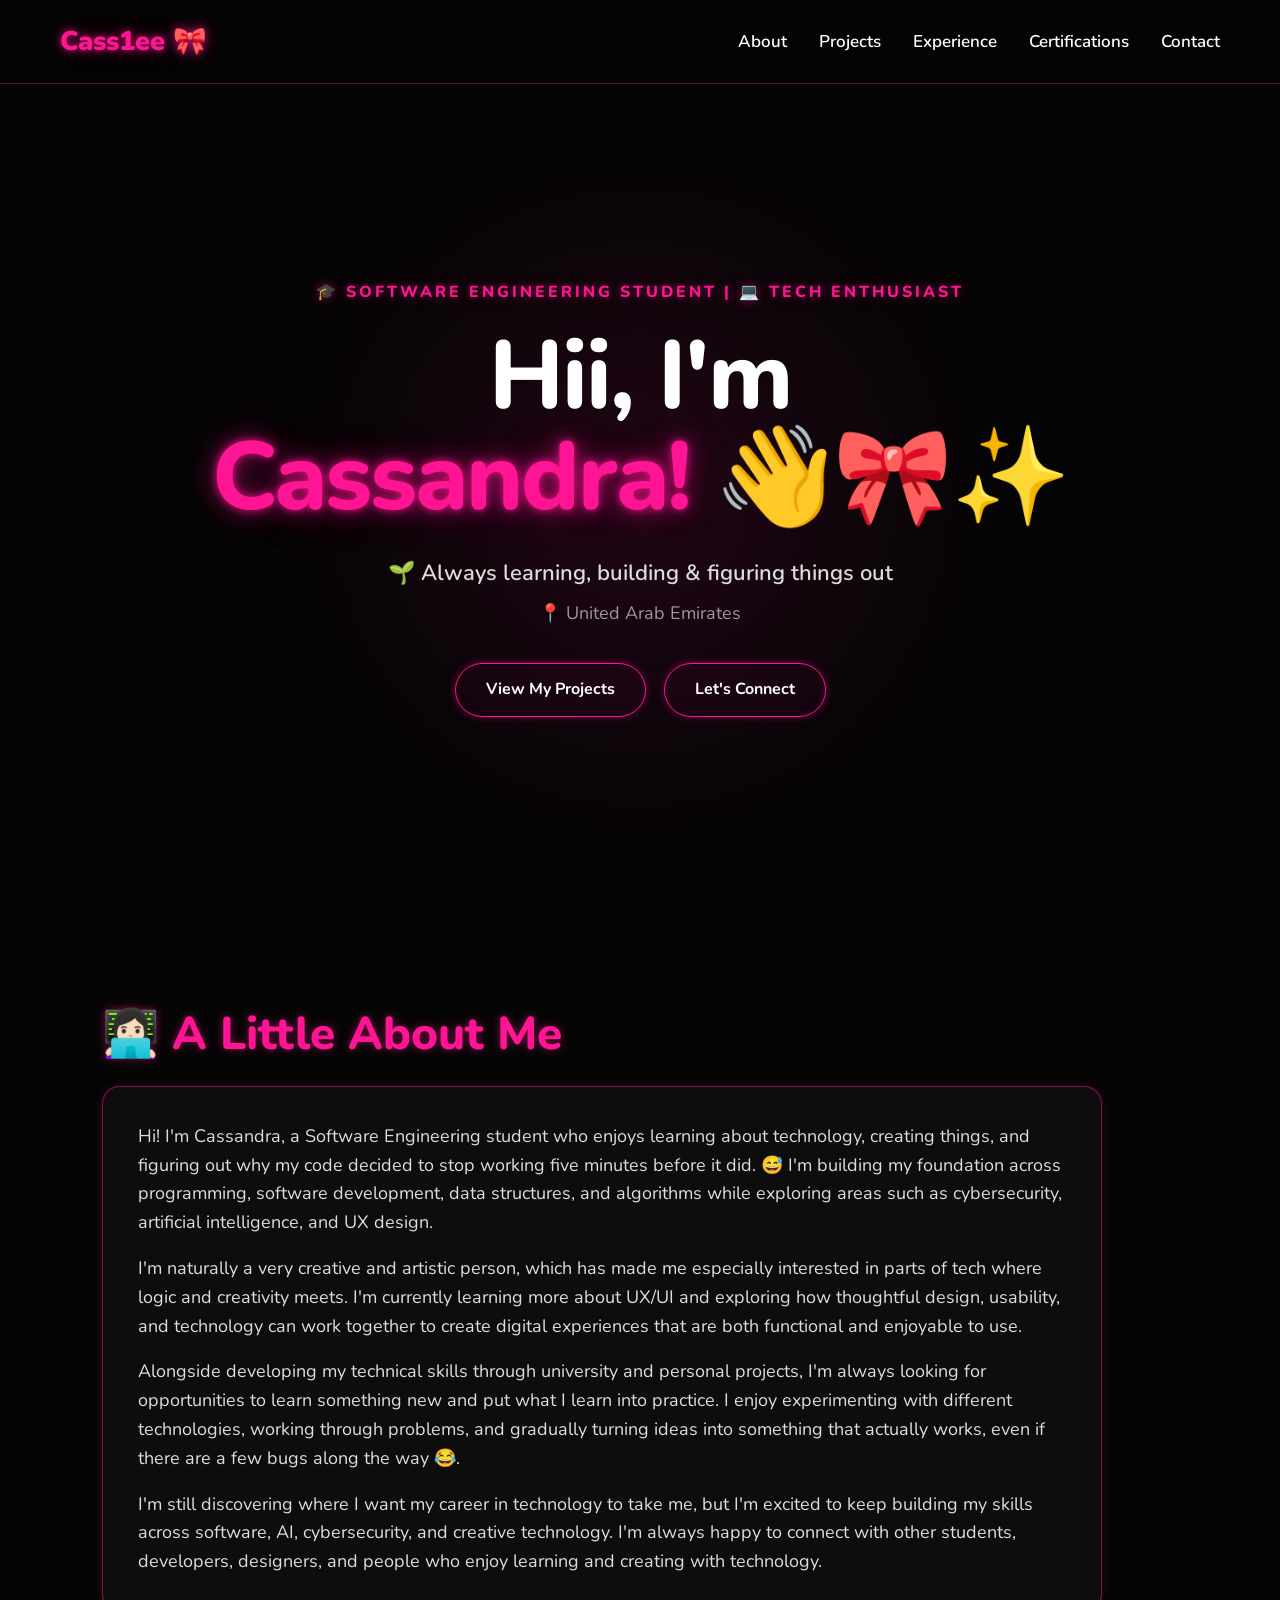
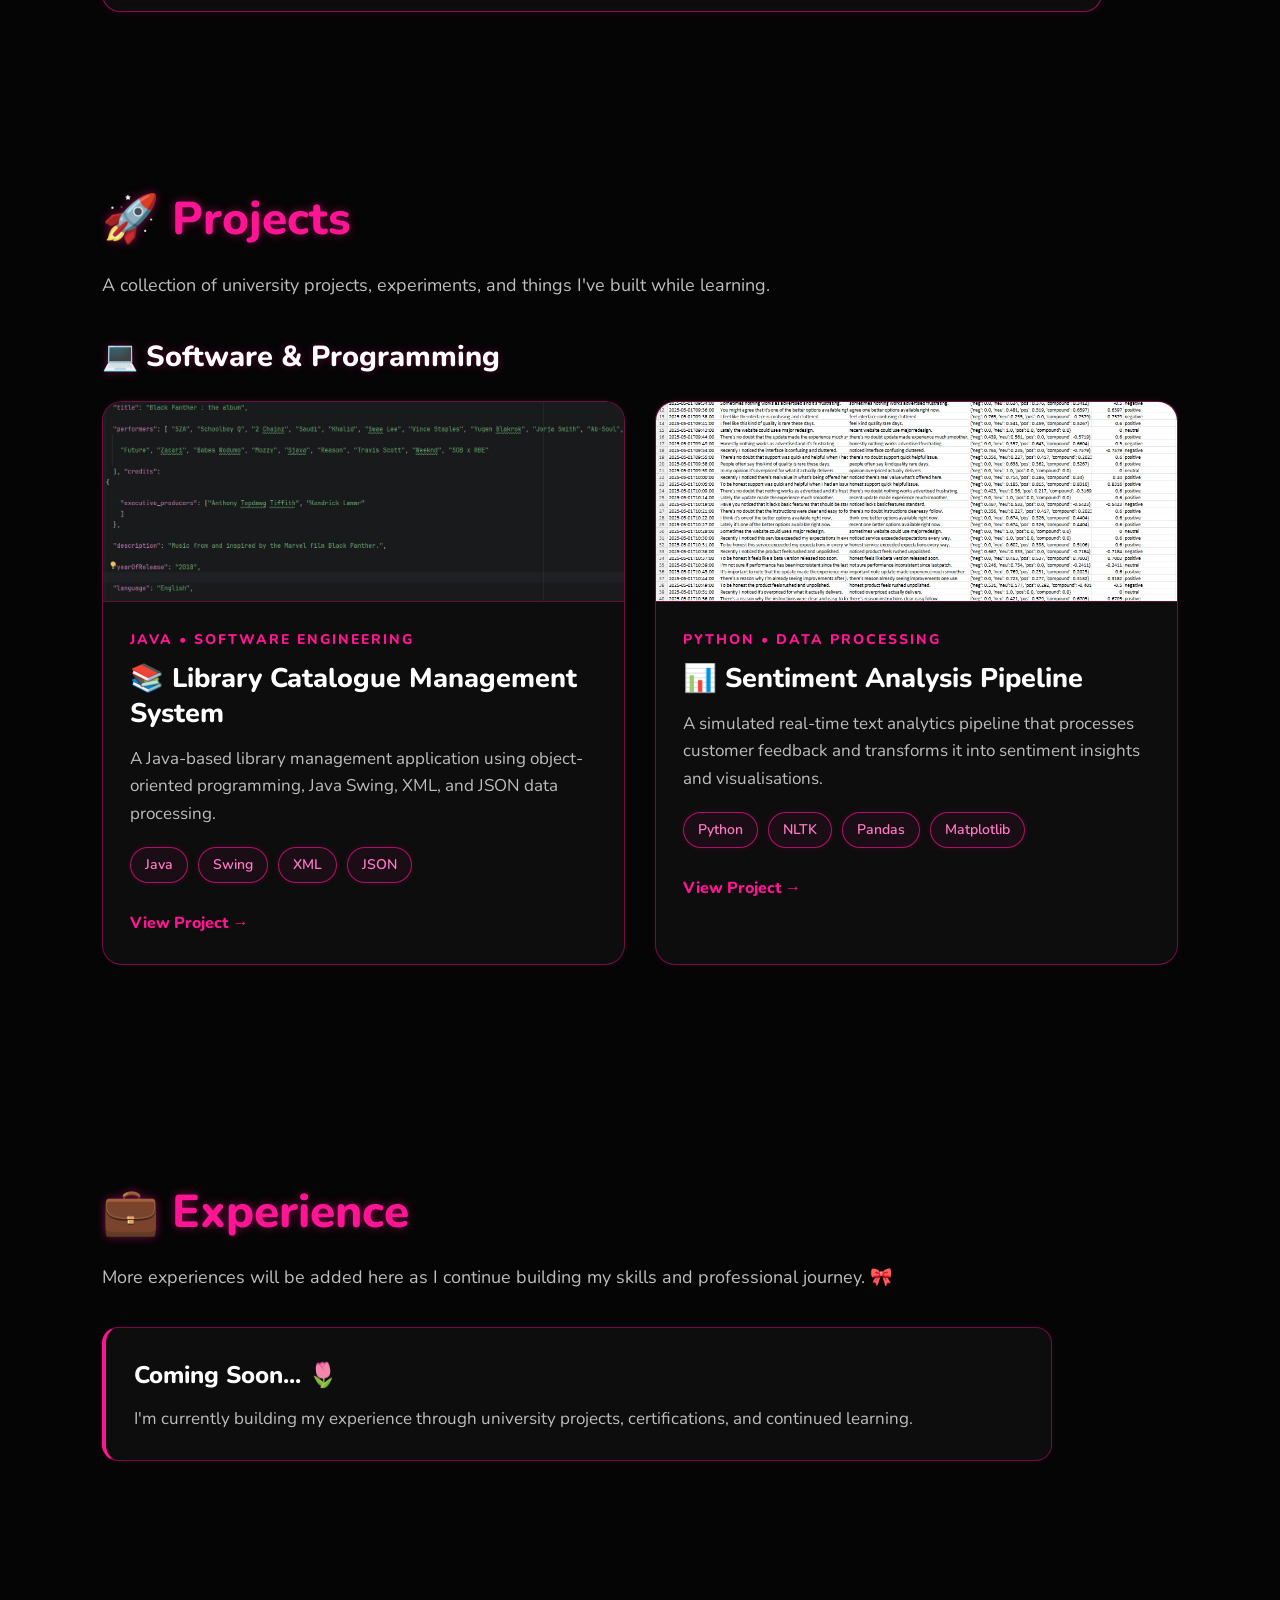
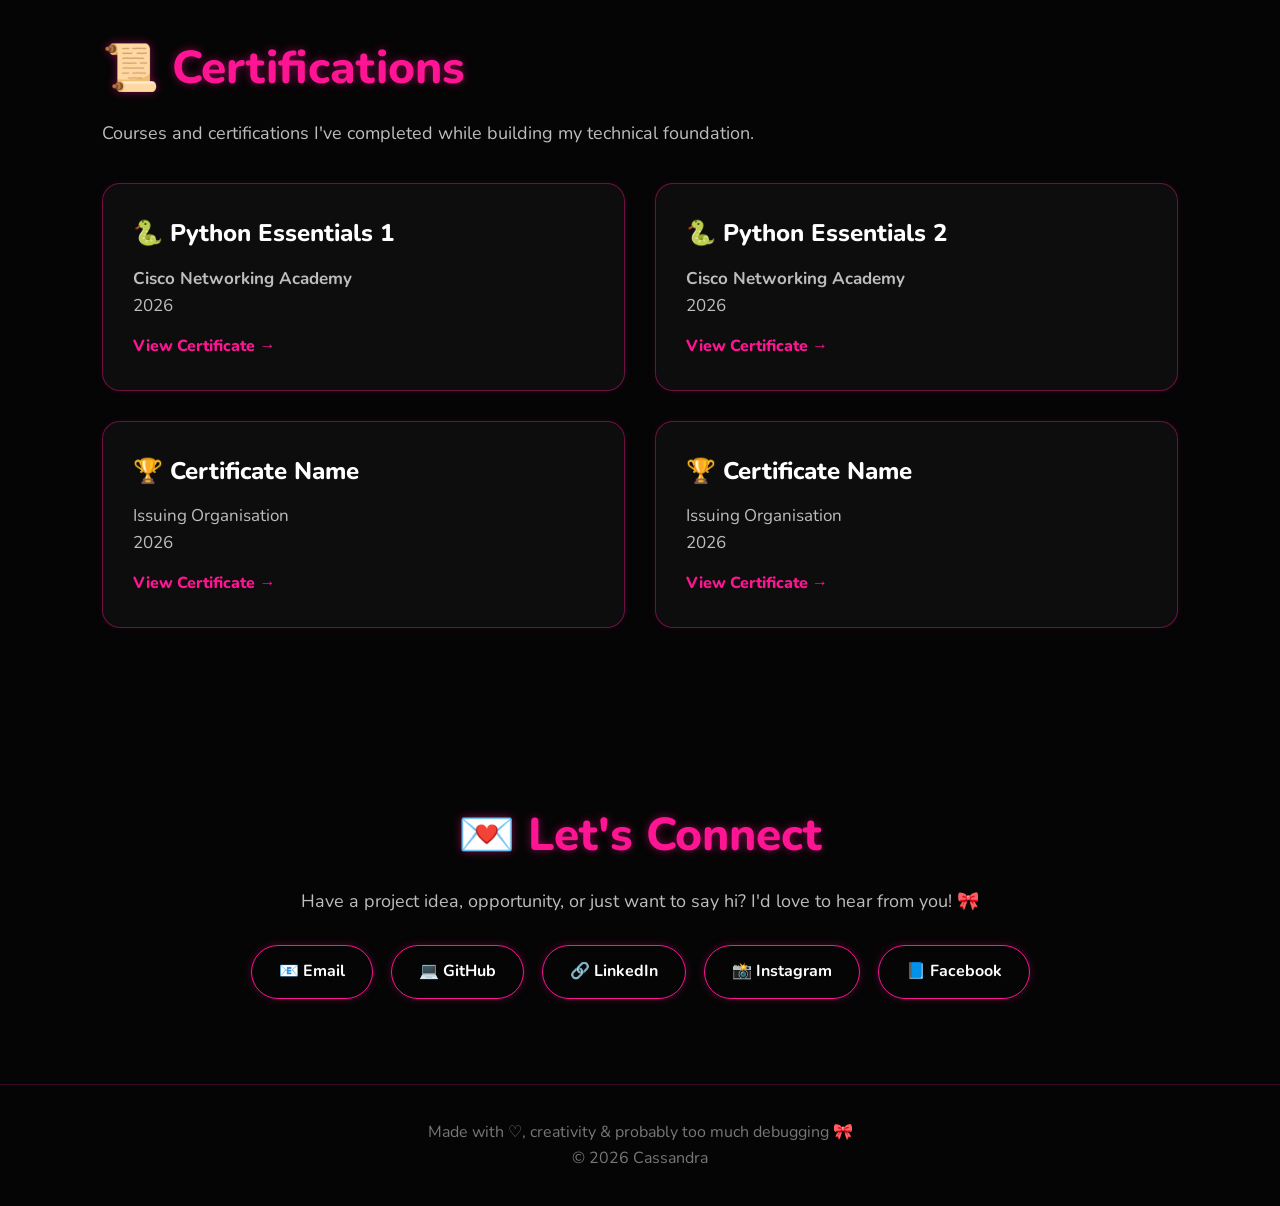
==== index.html @ 87aab107 "Update index.html" ====
<!DOCTYPE html>
<html lang="en">

<head>

    <meta charset="UTF-8">
    <meta name="viewport" content="width=device-width, initial-scale=1.0">

    <title>Cassandra | Portfolio</title>

    <link rel="stylesheet" href="style.css">
    <link
    href="https://fonts.googleapis.com/css2?family=Nunito:wght@400;500;600;700;800;900&display=swap"
    rel="stylesheet"
>

</head>


<body>

<!-- ==================== CAT INTRO ==================== -->

<div id="cat-intro">

    <div class="cat-intro-content">

        <div class="cat-effects">

            <span>✦</span>
            <span>♡</span>
            <span>✧</span>
            <span>♡</span>
            <span>✦</span>
            <span>✧</span>

        </div>

        <img
            src="images/cat-logo.png"
            alt="Cassandra's cat"
        >

        <p>
            Welcome to Cass1ee's Portfolio 🎀
        </p>

    </div>

</div>


    <!-- ==================== NAVIGATION ==================== -->

    <header>

        <div class="logo">
            Cass1ee 🎀
        </div>


        <nav>

            <a href="#about">About</a>

            <a href="#projects">Projects</a>

            <a href="#experience">Experience</a>

            <a href="#certifications">Certifications</a>

            <a href="#contact">Contact</a>

        </nav>

    </header>



    <!-- ==================== MAIN CONTENT ==================== -->

    <main>


        <!-- ==================== HERO / INTRODUCTION ==================== -->

        <section class="hero">

            <p class="hero-subtitle">
                🎓 SOFTWARE ENGINEERING STUDENT
                <span>|</span>
                💻 TECH ENTHUSIAST
            </p>


            <h1>

                Hii, I'm

                <br>

                <span>Cassandra!</span> 👋🎀✨

            </h1>


            <p class="hero-description">
                🌱 Always learning, building & figuring things out
            </p>


            <p class="location">
                📍 United Arab Emirates
            </p>


            <div class="hero-buttons">

                <a href="#projects">
                    View My Projects
                </a>


                <a href="#contact">
                    Let's Connect
                </a>

            </div>

        </section>


     <!-- ==================== ABOUT ME ==================== -->

<section id="about" class="about-section">

   <h2 class="scroll-animate">
    👩🏻‍💻 A Little About Me
  </h2>


    <div class="about-card">

        <p>
            Hi! I'm Cassandra, a Software Engineering student who enjoys
            learning about technology, creating things, and figuring out
            why my code decided to stop working five minutes before it did. 😅
            I'm building my foundation across programming, software
            development, data structures, and algorithms while exploring
            areas such as cybersecurity, artificial intelligence, and UX design.
        </p>


        <p>
            I'm naturally a very creative and artistic person, which has made
            me especially interested in parts of tech where logic and creativity
            meets. I'm currently learning more about UX/UI and exploring how
            thoughtful design, usability, and technology can work together to
            create digital experiences that are both functional and enjoyable
            to use.
        </p>


        <p>
            Alongside developing my technical skills through university and
            personal projects, I'm always looking for opportunities to learn
            something new and put what I learn into practice. I enjoy
            experimenting with different technologies, working through
            problems, and gradually turning ideas into something that actually
            works, even if there are a few bugs along the way 😂.
        </p>


        <p>
            I'm still discovering where I want my career in technology to take
            me, but I'm excited to keep building my skills across software, AI,
            cybersecurity, and creative technology. I'm always happy to connect
            with other students, developers, designers, and people who enjoy
            learning and creating with technology.
        </p>

    </div>

</section>

        

<!-- ==================== PROJECTS ==================== -->

<section id="projects" class="projects-section">

    <h2 class="scroll-animate">
    🚀 Projects
    </h2>


    <p class="section-introduction scroll-animate">
    A collection of university projects, experiments,
    and things I've built while learning.
    </p>



    <!-- ==================== SOFTWARE / PROGRAMMING ==================== -->

    <div class="project-category">

        <h3>
            💻 Software & Programming
        </h3>


        <div class="project-grid">


            <!-- LIBRARY PROJECT -->

            <article class="project-card">

                <img
                    src="images/json-export.png"
                    alt="Library Catalogue Management System"
                >


                <div class="project-content">

                    <p class="project-category">
                        JAVA • SOFTWARE ENGINEERING
                    </p>


                    <h4>
                        📚 Library Catalogue Management System
                    </h4>


                    <p>
                        A Java-based library management application
                        using object-oriented programming, Java Swing,
                        XML, and JSON data processing.
                    </p>


                    <div class="technology-tags">

                        <span>Java</span>

                        <span>Swing</span>

                        <span>XML</span>

                        <span>JSON</span>

                    </div>


                    <a
                        href="projects/library.html"
                        class="project-button"
                    >
                        View Project →
                    </a>

                </div>

            </article>



            <!-- SENTIMENT PROJECT -->

            <article class="project-card">

                <img
                    src="images/sentiment-results-csv.png"
                    alt="Sentiment Analysis Pipeline"
                >


                <div class="project-content">

                    <p class="project-category">
                        PYTHON • DATA PROCESSING
                    </p>


                    <h4>
                        📊 Sentiment Analysis Pipeline
                    </h4>


                    <p>
                        A simulated real-time text analytics pipeline
                        that processes customer feedback and transforms
                        it into sentiment insights and visualisations.
                    </p>


                    <div class="technology-tags">

                        <span>Python</span>

                        <span>NLTK</span>

                        <span>Pandas</span>

                        <span>Matplotlib</span>

                    </div>


                    <a
                        href="projects/sentiment.html"
                        class="project-button"
                    >
                        View Project →
                    </a>

                </div>

            </article>


        </div>

    </div>

</section>

<!-- ==================== EXPERIENCE ==================== -->

<section
    id="experience"
    class="experience-section"
>

    <h2 class="scroll-animate">
    💼 Experience
    </h2>


    <p class="section-introduction scroll-animate">
        More experiences will be added here as I continue
        building my skills and professional journey. 🎀
    </p>


    <div class="experience-container">

        <article class="experience-card">

            <h3>
                Coming Soon... 🌷
            </h3>


            <p>
                I'm currently building my experience through
                university projects, certifications, and continued
                learning.
            </p>

        </article>

    </div>

</section>


     <!-- ==================== CERTIFICATIONS ==================== -->

<section
    id="certifications"
    class="certifications-section"
>

    <h2 class="scroll-animate">
    📜 Certifications
    </h2>


    <p class="section-introduction scroll-animate">
        Courses and certifications I've completed while
        building my technical foundation.
    </p>


    <div class="certificate-grid">


        <!-- CERTIFICATE 1 -->

        <article class="certificate-card">

            <h3>
                🐍 Python Essentials 1
            </h3>


            <p>
                <strong>
                    Cisco Networking Academy
                </strong>
            </p>


            <p>
                2026
            </p>


            <a
                href="images/PythonEssentials1.pdf"
                target="_blank"
            >
                View Certificate →
            </a>

        </article>



        <!-- CERTIFICATE 2 -->

        <article class="certificate-card">

            <h3>
                🐍 Python Essentials 2
            </h3>


            <p>
                <strong>
                    Cisco Networking Academy
                </strong>
            </p>


            <p>
                2026
            </p>


            <a
                href="images/PythonEssentials2.pdf"
                target="_blank"
            >
                View Certificate →
            </a>

        </article>



        <!-- CERTIFICATE 3 -->

        <article class="certificate-card">

            <h3>
                🏆 Certificate Name
            </h3>


            <p>
                Issuing Organisation
            </p>


            <p>
                2026
            </p>


            <a href="#">
                View Certificate →
            </a>

        </article>



        <!-- CERTIFICATE 4 -->

        <article class="certificate-card">

            <h3>
                🏆 Certificate Name
            </h3>


            <p>
                Issuing Organisation
            </p>


            <p>
                2026
            </p>


            <a href="#">
                View Certificate →
            </a>

        </article>


    </div>

</section>


        <!-- ==================== CONTACT ==================== -->

        <section
            id="contact"
            class="contact-section"
        >

            <h2 class="scroll-animate">
    💌 Let's Connect
  </h2>


            <p>
                Have a project idea, opportunity, or just want to say hi?
                I'd love to hear from you! 🎀
            </p>


           <div class="contact-links">

    <a href="mailto:chwijeh@gmail.com">
        📧 Email
    </a>


    <a
        href="https://github.com/Cass1ee"
        target="_blank"
    >
        💻 GitHub
    </a>


    <a
        href="https://www.linkedin.com/in/cassandra-sibbaluca-b90940331/"
        target="_blank"
    >
        🔗 LinkedIn
    </a>


    <a
        href="https://www.instagram.com/ljkcassie_/"
        target="_blank"
    >
        📸 Instagram
    </a>


    <a
        href="https://www.facebook.com/cassandra.hwijeh/"
        target="_blank"
    >
        📘 Facebook
    </a>

</div>

        </section>


    </main>



    <!-- ==================== FOOTER ==================== -->

    <footer>

        <p>
            Made with ♡, creativity & probably too much debugging 🎀
        </p>


        <p>
            © 2026 Cassandra
        </p>

    </footer>

    
 <!-- ==================== SCROLL ANIMATIONS ==================== -->

    <script>

        const animatedElements =
            document.querySelectorAll(".scroll-animate");


        const observer = new IntersectionObserver(

            (entries) => {

                entries.forEach((entry) => {

                    if (entry.isIntersecting) {

                        entry.target.classList.add("show");

                    }

                });

            },

            {
                threshold: 0.2
            }

        );


        animatedElements.forEach((element) => {

            observer.observe(element);

        });

    </script>


</body>

</html>
---- style.css ----
/* ==================================================
   GLOBAL SETTINGS
   ================================================== */

* {
    margin: 0;
    padding: 0;
    box-sizing: border-box;
}


html {
    scroll-behavior: smooth;
}


body {
    background-color: #050505;
    color: #ffffff;

    font-family: "Nunito", sans-serif;

    font-size: 17px;

    line-height: 1.6;

    overflow-x: hidden;
}


a {
    color: inherit;
}


h1,
h2,
h3,
h4 {
    font-family: "Nunito", sans-serif;
    font-weight: 800;
}


/* ==================================================
   COLOUR VARIABLES
   ================================================== */

:root {

    --black: #050505;

    --dark-card: #0d0d0d;

    --pink: #ff1493;

    --bright-pink: #ff3cac;

    --light-pink: #ff79c6;

    --white: #ffffff;

    --grey: #bdbdbd;

    --dark-grey: #222222;

}


/* ==================================================
   NAVIGATION
   ================================================== */

header {

    position: sticky;

    top: 0;

    z-index: 1000;

    width: 100%;

    padding: 20px 60px;

    display: flex;

    justify-content: space-between;

    align-items: center;

    background: rgba(5, 5, 5, 0.92);

    border-bottom: 1px solid rgba(255, 20, 147, 0.35);

    backdrop-filter: blur(12px);
}


.logo {

    color: var(--pink);

    font-family: "Nunito", sans-serif;

    font-size: 27px;

    font-weight: 900;

    text-shadow:
        0 0 8px rgba(255, 20, 147, 0.7),
        0 0 20px rgba(255, 20, 147, 0.35);
}


nav {

    display: flex;

    align-items: center;

    gap: 32px;
}


nav a {

    color: #ffffff;

    text-decoration: none;

    font-size: 17px;

    font-weight: 600;

    transition: 0.3s ease;
}


nav a:hover {

    color: var(--pink);

    text-shadow:
        0 0 8px rgba(255, 20, 147, 0.8),
        0 0 18px rgba(255, 20, 147, 0.4);
}


/* ==================================================
   HERO
   ================================================== */

.hero {

    min-height: 92vh;

    display: flex;

    flex-direction: column;

    justify-content: center;

    align-items: center;

    text-align: center;

    padding: 100px 20px;

    position: relative;
}


.hero::before {

    content: "";

    position: absolute;

    width: 420px;

    height: 420px;

    background: rgba(255, 20, 147, 0.12);

    border-radius: 50%;

    filter: blur(120px);

    z-index: -1;
}


.hero-subtitle {

    color: var(--pink);

    font-size: 16px;

    font-weight: 800;

    letter-spacing: 3px;

    text-shadow:
        0 0 10px rgba(255, 20, 147, 0.5);
}


.hero h1 {

    font-size: clamp(58px, 8vw, 96px);

    line-height: 1.05;

    margin: 22px 0;

    letter-spacing: -2px;
}


.hero h1 span {

    color: var(--pink);

    text-shadow:
        0 0 8px rgba(255, 20, 147, 0.8),
        0 0 25px rgba(255, 20, 147, 0.55),
        0 0 50px rgba(255, 20, 147, 0.2);
}


.hero-description {

    color: #dddddd;

    font-size: 22px;

    font-weight: 600;

    margin-top: 5px;
}


.location {

    color: #999999;

    font-size: 18px;

    margin-top: 8px;
}


/* ==================================================
   HERO BUTTONS
   ================================================== */

.hero-buttons {

    display: flex;

    gap: 18px;

    margin-top: 35px;
}


.hero-buttons a {

    padding: 13px 30px;

    border: 1px solid var(--pink);

    border-radius: 30px;

    color: #ffffff;

    font-size: 16px;

    font-weight: 700;

    text-decoration: none;

    background: rgba(255, 20, 147, 0.04);

    box-shadow:
        0 0 8px rgba(255, 20, 147, 0.35),
        inset 0 0 8px rgba(255, 20, 147, 0.05);

    transition: 0.3s ease;
}


.hero-buttons a:hover {

    background: var(--pink);

    color: #000000;

    box-shadow:
        0 0 10px rgba(255, 20, 147, 0.9),
        0 0 30px rgba(255, 20, 147, 0.55);
}


/* ==================================================
   GENERAL SECTIONS
   ================================================== */

section {

    padding: 85px 8%;
}


section h2 {

    color: var(--pink);

    font-size: 46px;

    margin-bottom: 15px;

    text-shadow:
        0 0 10px rgba(255, 20, 147, 0.45);
}


.section-introduction {

    color: var(--grey);

    max-width: 800px;

    font-size: 18px;

    margin-bottom: 35px;
}


/* ==================================================
   ABOUT
   ================================================== */

.about-card {

    max-width: 1000px;

    padding: 35px;

    background: var(--dark-card);

    border: 1px solid rgba(255, 20, 147, 0.5);

    border-radius: 18px;

    box-shadow:
        0 0 8px rgba(255, 20, 147, 0.15),
        inset 0 0 15px rgba(255, 20, 147, 0.03);
}


.about-card p {

    color: #dddddd;

    font-size: 18px;

    margin-bottom: 17px;
}


.about-card p:last-child {

    margin-bottom: 0;
}


/* ==================================================
   PROJECT CATEGORIES
   ================================================== */

.project-category {

    margin-bottom: 40px;
}


.project-category > h3 {

    color: #ffffff;

    font-size: 29px;

    margin-bottom: 20px;

    text-shadow:
        0 0 8px rgba(255, 20, 147, 0.3);
}


/* ==================================================
   PROJECT GRID
   ================================================== */

.project-grid {

    display: grid;

    grid-template-columns: repeat(2, minmax(0, 1fr));

    gap: 30px;

    align-items: stretch;
}


/* ==================================================
   PROJECT CARD
   ================================================== */

.project-card {

    background: var(--dark-card);

    border: 1px solid rgba(255, 20, 147, 0.4);

    border-radius: 20px;

    overflow: hidden;

    box-shadow:
        0 0 8px rgba(255, 20, 147, 0.08);

    transition:
        transform 0.3s ease,
        box-shadow 0.3s ease,
        border-color 0.3s ease;
}


.project-card:hover {

    transform: translateY(-8px);

    border-color: var(--pink);

    box-shadow:
        0 0 10px rgba(255, 20, 147, 0.55),
        0 0 30px rgba(255, 20, 147, 0.2);
}


.project-card img {

    width: 100%;

    height: 200px;

    object-fit: cover;

    display: block;

    border-bottom: 1px solid rgba(255, 20, 147, 0.35);
}


.project-content {

    padding: 27px;
}


.project-content .project-category {

    color: var(--pink);

    font-size: 14px;

    font-weight: 800;

    letter-spacing: 2px;

    margin-bottom: 10px;
}


.project-content h4 {

    font-size: 27px;

    line-height: 1.3;

    margin-bottom: 14px;
}


.project-content > p {

    color: #bdbdbd;

    font-size: 17px;
}


/* ==================================================
   TECHNOLOGY TAGS
   ================================================== */

.technology-tags {

    display: flex;

    flex-wrap: wrap;

    gap: 10px;

    margin: 20px 0;
}


.technology-tags span {

    padding: 6px 14px;

    border-radius: 20px;

    border: 1px solid rgba(255, 20, 147, 0.65);

    background: rgba(255, 20, 147, 0.06);

    color: var(--light-pink);

    font-size: 14px;

    font-weight: 600;

    box-shadow:
        0 0 7px rgba(255, 20, 147, 0.12);
}


/* ==================================================
   PROJECT BUTTON
   ================================================== */

.project-button {

    display: inline-block;

    margin-top: 8px;

    color: var(--pink);

    font-size: 16px;

    font-weight: 800;

    text-decoration: none;

    transition: 0.3s ease;
}


.project-button:hover {

    color: #ffffff;

    text-shadow:
        0 0 8px rgba(255, 20, 147, 0.9);
}


/* ==================================================
   EXPERIENCE
   ================================================== */

.experience-container {

    max-width: 950px;

    display: grid;

    gap: 20px;
}


.experience-card {

    background: var(--dark-card);

    border: 1px solid rgba(255, 20, 147, 0.4);

    border-left: 4px solid var(--pink);

    border-radius: 16px;

    padding: 28px;

    box-shadow:
        0 0 8px rgba(255, 20, 147, 0.08);
}


.experience-card h3 {

    font-size: 24px;

    margin-bottom: 10px;
}


.experience-card p {

    color: #bdbdbd;

    font-size: 17px;
}


/* ==================================================
   CERTIFICATIONS
   ================================================== */

.certificate-grid {

    display: grid;

    grid-template-columns: repeat(2, minmax(0, 1fr));

    gap: 30px;
}


.certificate-card {

    background: var(--dark-card);

    border: 1px solid rgba(255, 20, 147, 0.4);

    border-radius: 18px;

    padding: 30px;

    box-shadow:
        0 0 8px rgba(255, 20, 147, 0.08);

    transition:
        transform 0.3s ease,
        box-shadow 0.3s ease;
}


.certificate-card:hover {

    transform: translateY(-6px);

    box-shadow:
        0 0 12px rgba(255, 20, 147, 0.6),
        0 0 30px rgba(255, 20, 147, 0.2);
}


.certificate-card h3 {

    font-size: 24px;

    margin-bottom: 12px;
}


.certificate-card p {

    color: #bdbdbd;

    font-size: 17px;
}


.certificate-card a {

    display: inline-block;

    margin-top: 15px;

    color: var(--pink);

    font-size: 16px;

    text-decoration: none;

    font-weight: 800;
}


.certificate-card a:hover {

    color: #ffffff;
}


/* ==================================================
   CONTACT
   ================================================== */

.contact-section {

    text-align: center;
}


.contact-section > p {

    color: #bdbdbd;

    font-size: 18px;
}


.contact-links {

    display: flex;

    justify-content: center;

    gap: 18px;

    margin-top: 30px;
}


.contact-links a {

    padding: 13px 27px;

    border: 1px solid var(--pink);

    border-radius: 30px;

    color: #ffffff;

    font-size: 16px;

    font-weight: 700;

    text-decoration: none;

    box-shadow:
        0 0 8px rgba(255, 20, 147, 0.25);

    transition: 0.3s ease;
}


.contact-links a:hover {

    background: var(--pink);

    color: #000000;

    box-shadow:
        0 0 10px rgba(255, 20, 147, 0.9),
        0 0 30px rgba(255, 20, 147, 0.45);
}


/* ==================================================
   PROJECT DETAIL PAGES
   ================================================== */

.project-page {

    max-width: 1200px;

    margin: 0 auto;
}


.project-header {

    text-align: center;

    padding: 90px 20px 50px;
}


.project-header h1 {

    font-size: clamp(46px, 6vw, 70px);

    line-height: 1.1;

    margin: 18px 0;
}


.project-header > p:last-child {

    max-width: 850px;

    margin: 0 auto;

    color: #bdbdbd;

    font-size: 19px;
}


.project-section {

    margin-bottom: 35px;
}


.project-section h2 {

    font-size: 34px;

    margin-bottom: 12px;
}


.project-section p {

    color: #cccccc;

    font-size: 18px;

    margin-bottom: 12px;

    max-width: 950px;
}


.project-section ul {

    color: #cccccc;

    font-size: 18px;

    padding-left: 25px;
}


.project-section li {

    margin-bottom: 6px;
}


/* ==================================================
   PROJECT IMAGES
   ================================================== */

.system-gallery,
.results-gallery {

    display: grid;

    grid-template-columns: repeat(2, minmax(0, 1fr));

    gap: 20px;

    margin-top: 20px;
}


.gallery-item {

    background: var(--dark-card);

    border: 1px solid rgba(255, 20, 147, 0.4);

    border-radius: 18px;

    padding: 20px;

    box-shadow:
        0 0 8px rgba(255, 20, 147, 0.08);

    transition: 0.3s ease;
}


.gallery-item:hover {

    border-color: var(--pink);

    box-shadow:
        0 0 12px rgba(255, 20, 147, 0.55),
        0 0 25px rgba(255, 20, 147, 0.18);
}


.gallery-item img {

    width: 100%;

    display: block;

    border-radius: 10px;

    margin-bottom: 15px;
}


.gallery-item h3 {

    font-size: 21px;

    margin-bottom: 8px;
}


.gallery-item p {

    color: #999999;

    font-size: 16px;
}


/* ==================================================
   VIDEO
   ================================================== */

.project-video {

    margin-top: 25px;

    display: flex;

    justify-content: center;
}


.project-video video {

    width: min(100%, 950px);

    border-radius: 16px;

    border: 1px solid rgba(255, 20, 147, 0.55);

    box-shadow:
        0 0 12px rgba(255, 20, 147, 0.35),
        0 0 35px rgba(255, 20, 147, 0.12);

    background: #000000;
}


/* ==================================================
   ACADEMIC NOTE
   ================================================== */

.academic-note {

    background: rgba(255, 20, 147, 0.04);

    border: 1px solid rgba(255, 20, 147, 0.7);

    border-radius: 18px;

    padding: 25px;

    margin-bottom: 30px;

    box-shadow:
        0 0 12px rgba(255, 20, 147, 0.12);
}


.academic-note h2 {

    font-size: 30px;
}


.academic-note p {

    color: #c8c8c8;

    font-size: 17px;
}


/* ==================================================
   BACK BUTTON
   ================================================== */

.back-button {

    display: inline-block;

    margin-bottom: 60px;

    color: var(--pink);

    font-size: 17px;

    text-decoration: none;

    font-weight: 800;

    transition: 0.3s ease;
}


.back-button:hover {

    color: #ffffff;

    text-shadow:
        0 0 8px rgba(255, 20, 147, 0.9);
}


/* ==================================================
   FOOTER
   ================================================== */

footer {

    text-align: center;

    padding: 35px 20px;

    border-top: 1px solid rgba(255, 20, 147, 0.2);

    color: #777777;

    font-size: 16px;
}


/* ==================================================
   MOBILE
   ================================================== */

@media (max-width: 800px) {

    header {

        padding: 18px 20px;

        flex-direction: column;

        gap: 15px;
    }


    nav {

        flex-wrap: wrap;

        justify-content: center;

        gap: 15px;
    }


    .hero {

        min-height: 80vh;
    }


    section {

        padding: 70px 25px;
    }


    .project-grid,
    .certificate-grid,
    .system-gallery,
    .results-gallery {

        grid-template-columns: 1fr;
    }


    .hero-buttons,
    .contact-links {

        flex-direction: column;

        align-items: center;
    }


    .hero h1 {

        font-size: 50px;
    }


    body {

        font-size: 16px;
    }

}

/* ==================================================
   VIDEO BUTTON
   ================================================== */

.video-button {

    display: inline-block;

    margin-top: 15px;

    padding: 14px 30px;

    border: 1px solid var(--pink);

    border-radius: 30px;

    background: rgba(255, 20, 147, 0.05);

    color: #ffffff;

    font-size: 17px;

    font-weight: 800;

    text-decoration: none;

    box-shadow:
        0 0 8px rgba(255, 20, 147, 0.3),
        inset 0 0 8px rgba(255, 20, 147, 0.05);

    transition: 0.3s ease;
}


.video-button:hover {

    background: var(--pink);

    color: #000000;

    box-shadow:
        0 0 12px rgba(255, 20, 147, 0.9),
        0 0 30px rgba(255, 20, 147, 0.5);
}

/* ==================================================
   VIDEO FALLBACK LINK
   ================================================== */

.video-fallback {

    margin-top: 15px;

    text-align: center;

    color: #bdbdbd;

    font-size: 16px;
}


.video-fallback a {

    color: var(--pink);

    font-weight: 800;

    text-decoration: none;

    transition: 0.3s ease;
}


.video-fallback a:hover {

    color: #ffffff;

    text-shadow:
        0 0 8px rgba(255, 20, 147, 0.9),
        0 0 18px rgba(255, 20, 147, 0.5);

    text-decoration: underline;
}


/* ==================================================
   CAT INTRO
   ================================================== */

#cat-intro {

    position: fixed;

    inset: 0;

    z-index: 9999;

    display: flex;

    justify-content: center;

    align-items: center;

    background: #050505;

    overflow: hidden;

    animation:
        catIntroFade 0.8s ease 3.8s forwards;

}


/* ==================================================
   CAT CONTENT
   ================================================== */

.cat-intro-content {

    position: relative;

    display: flex;

    flex-direction: column;

    align-items: center;

    justify-content: center;

    animation:
        catPopOut 0.9s cubic-bezier(0.16, 1.4, 0.3, 1) forwards,
        catShake 1s ease 0.9s 1,
        catBounce 1.2s ease-in-out 1.8s 1;
}


/* ==================================================
   CAT IMAGE
   ================================================== */

.cat-intro-content img {

    position: relative;

    z-index: 3;

    width: 180px;

    height: 180px;

    object-fit: contain;

    border-radius: 50%;

    filter:
        drop-shadow(0 0 8px rgba(255, 20, 147, 0.9))
        drop-shadow(0 0 20px rgba(255, 20, 147, 0.7))
        drop-shadow(0 0 45px rgba(255, 20, 147, 0.35));
}


/* ==================================================
   WELCOME TEXT
   ================================================== */

.cat-intro-content p {

    position: relative;

    z-index: 4;

    margin-top: 25px;

    color: #ffffff;

    font-size: 22px;

    font-weight: 800;

    opacity: 0;

    transform: translateY(20px);

    animation:
        catTextPop 0.8s ease 2.4s forwards;

    text-shadow:
        0 0 8px rgba(255, 20, 147, 0.9),
        0 0 20px rgba(255, 20, 147, 0.55);
}


/* ==================================================
   SIDE EFFECTS
   ================================================== */

.cat-effects {

    position: absolute;

    inset: -120px;

    pointer-events: none;

}


/* individual sparkles */

.cat-effects span {

    position: absolute;

    color: var(--pink);

    font-size: 28px;

    opacity: 0;

    text-shadow:
        0 0 8px rgba(255, 20, 147, 1),
        0 0 20px rgba(255, 20, 147, 0.8);

    animation:
        sparklePop 1.4s ease 0.4s forwards;
}


/* positions */

.cat-effects span:nth-child(1) {

    top: 20%;

    left: 15%;

    font-size: 32px;

    animation-delay: 0.35s;
}


.cat-effects span:nth-child(2) {

    top: 12%;

    right: 18%;

    font-size: 38px;

    animation-delay: 0.55s;
}


.cat-effects span:nth-child(3) {

    bottom: 25%;

    left: 12%;

    font-size: 25px;

    animation-delay: 0.7s;
}


.cat-effects span:nth-child(4) {

    bottom: 20%;

    right: 14%;

    font-size: 34px;

    animation-delay: 0.85s;
}


.cat-effects span:nth-child(5) {

    top: 36%;

    left: 5%;

    font-size: 22px;

    animation-delay: 0.95s;
}


.cat-effects span:nth-child(6) {

    top: 35%;

    right: 5%;

    font-size: 24px;

    animation-delay: 1.05s;
}


/* ==================================================
   CAT POPS TOWARD SCREEN
   ================================================== */

@keyframes catPopOut {

    0% {

        opacity: 0;

        transform:
            scale(0.15)
            translateY(120px);

    }

    45% {

        opacity: 1;

        transform:
            scale(1.25)
            translateY(-10px);

    }

    70% {

        transform:
            scale(0.92)
            translateY(5px);

    }

    100% {

        opacity: 1;

        transform:
            scale(1)
            translateY(0);

    }

}


/* ==================================================
   CUTE SHAKE
   ================================================== */

@keyframes catShake {

    0%,
    100% {

        transform: rotate(0deg);

    }

    15% {

        transform: rotate(-7deg);

    }

    30% {

        transform: rotate(7deg);

    }

    45% {

        transform: rotate(-5deg);

    }

    60% {

        transform: rotate(5deg);

    }

    75% {

        transform: rotate(-2deg);

    }

    90% {

        transform: rotate(2deg);

    }

}


/* ==================================================
   LITTLE BOUNCE
   ================================================== */

@keyframes catBounce {

    0% {

        transform: translateY(0);

    }

    30% {

        transform: translateY(-18px);

    }

    55% {

        transform: translateY(0);

    }

    72% {

        transform: translateY(-8px);

    }

    100% {

        transform: translateY(0);

    }

}


/* ==================================================
   SPARKLE POP
   ================================================== */

@keyframes sparklePop {

    0% {

        opacity: 0;

        transform:
            scale(0)
            rotate(-30deg);

    }

    40% {

        opacity: 1;

        transform:
            scale(1.4)
            rotate(10deg);

    }

    100% {

        opacity: 0;

        transform:
            scale(0.8)
            translateY(-25px)
            rotate(25deg);

    }

}


/* ==================================================
   TEXT POP
   ================================================== */

@keyframes catTextPop {

    0% {

        opacity: 0;

        transform:
            scale(0.7)
            translateY(20px);

    }

    70% {

        opacity: 1;

        transform:
            scale(1.08)
            translateY(-2px);

    }

    100% {

        opacity: 1;

        transform:
            scale(1)
            translateY(0);

    }

}


/* ==================================================
   INTRO DISAPPEARS
   ================================================== */

@keyframes catIntroFade {

    0% {

        opacity: 1;

    }

    100% {

        opacity: 0;

        visibility: hidden;

        pointer-events: none;

    }

}


/* ==================================================
   SCROLL TEXT ANIMATION
   ================================================== */

.scroll-animate {

    opacity: 0;

    transform: translateY(35px) scale(0.96);

    transition:
        opacity 0.7s ease,
        transform 0.7s cubic-bezier(0.34, 1.56, 0.64, 1);

}


.scroll-animate.show {

    opacity: 1;

    transform: translateY(0) scale(1);

}
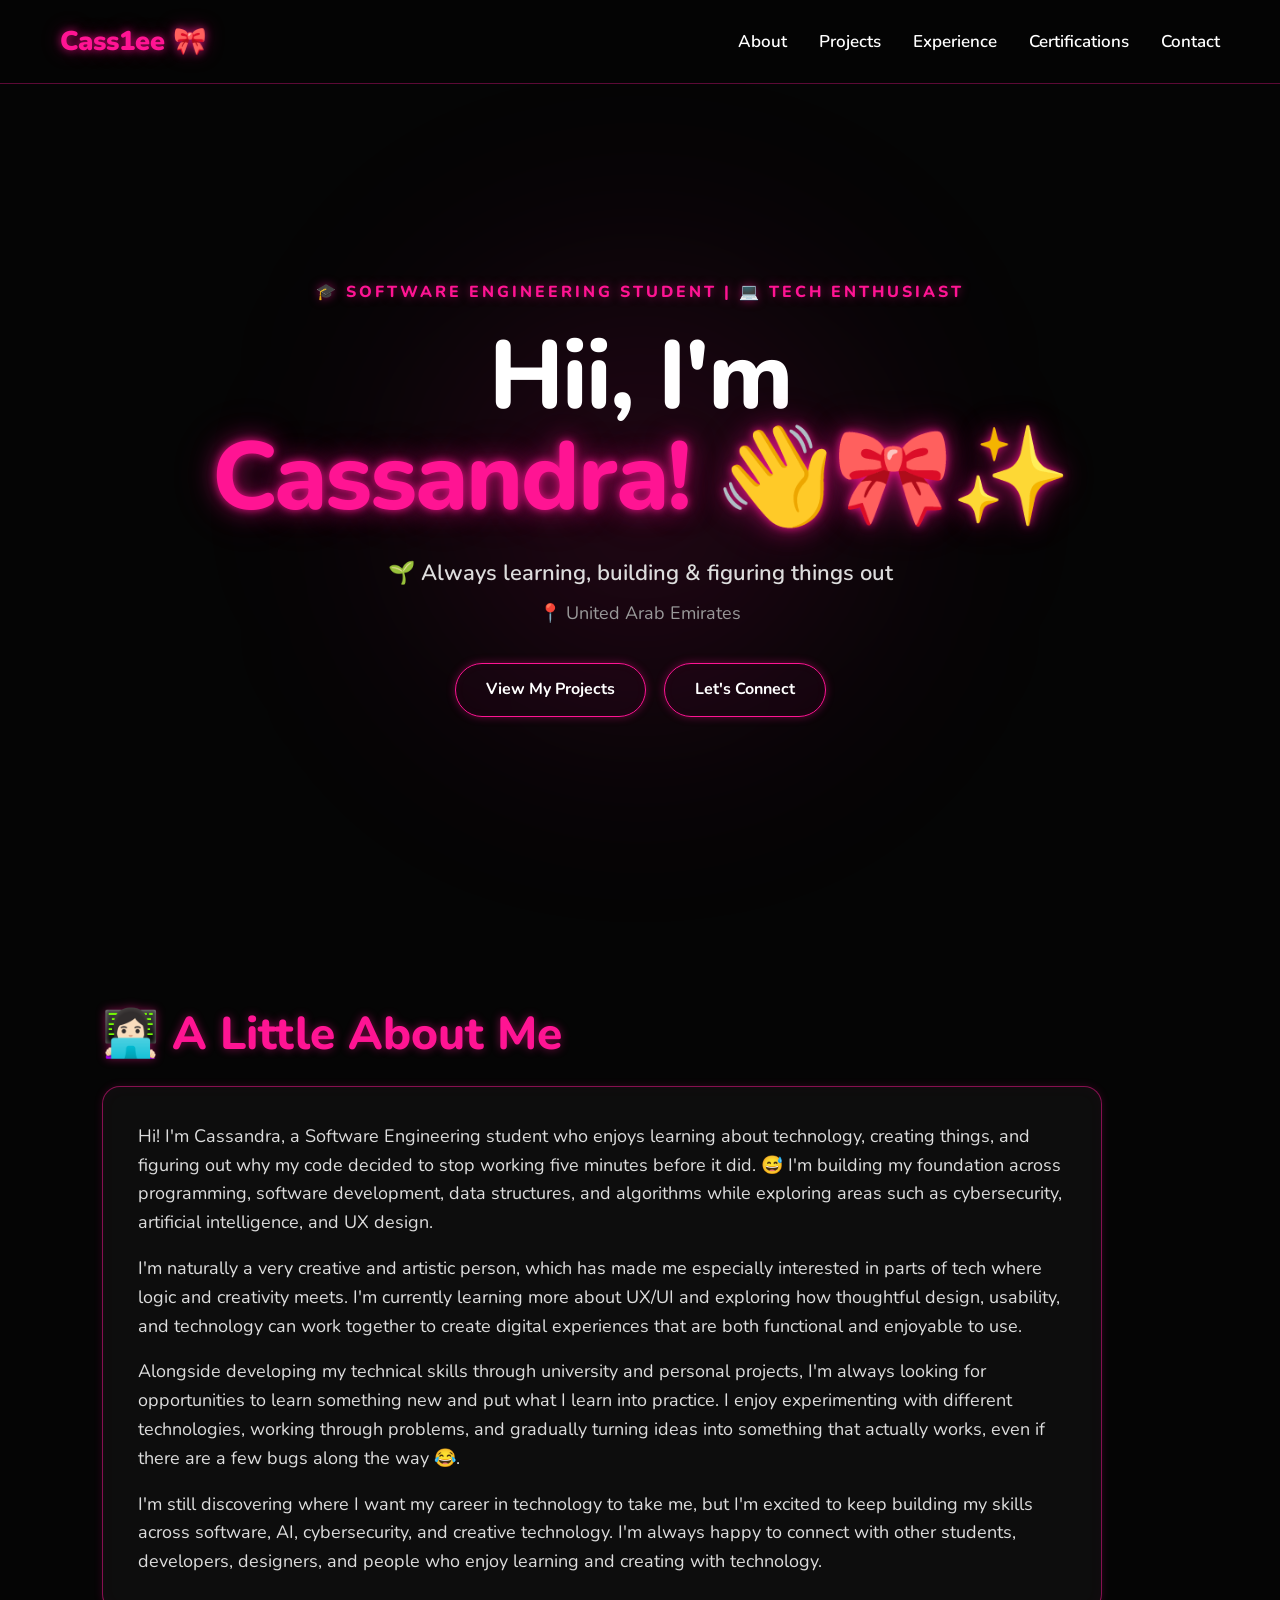
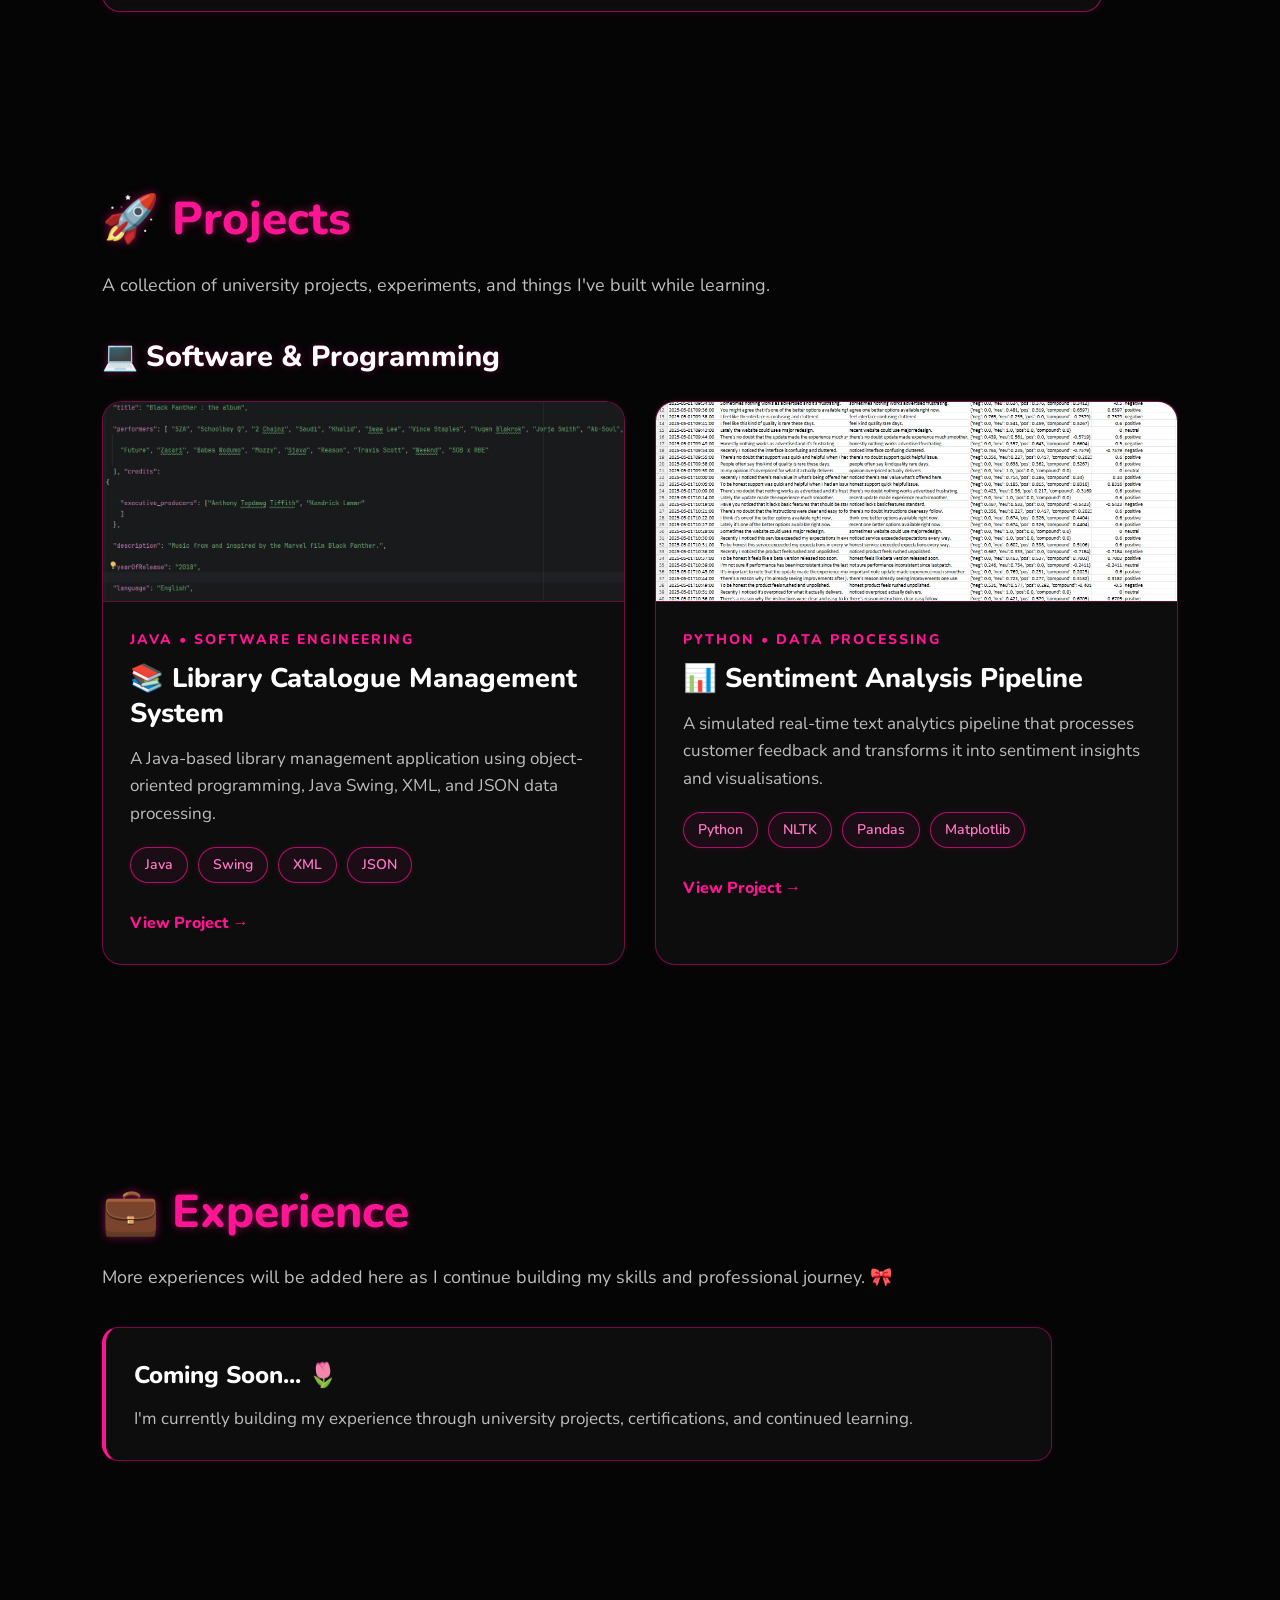
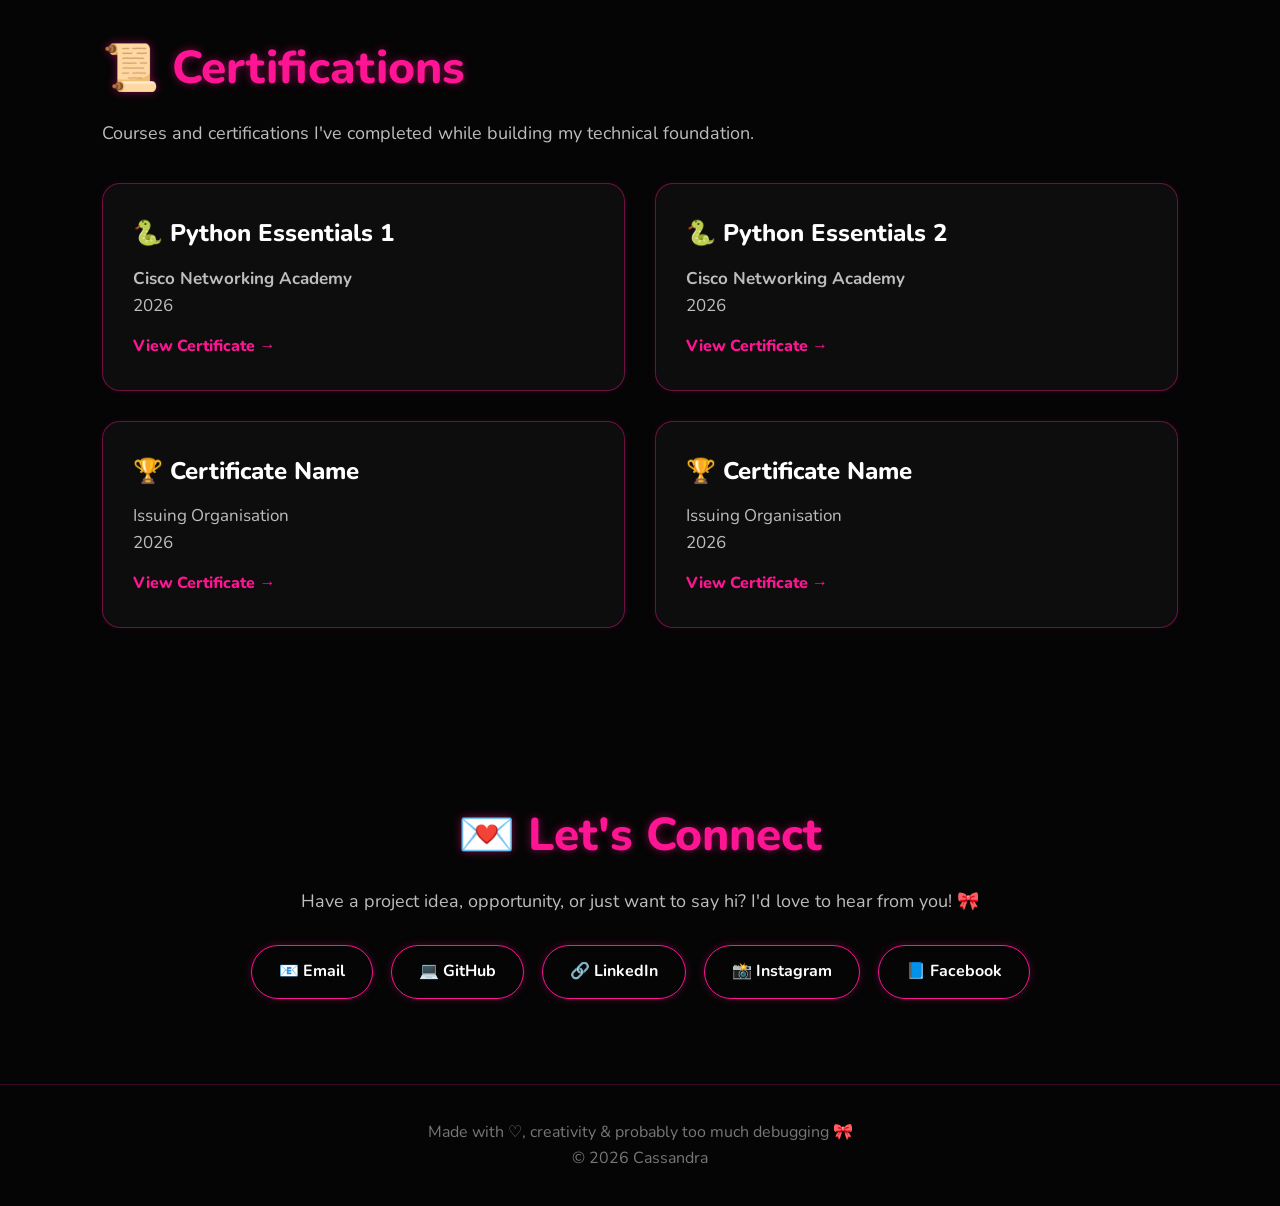
==== commit 43ed4802: "Refactor hero section for improved structure and animation" ====
--- a/index.html
+++ b/index.html
@@ -81,53 +81,54 @@
 
     <main>
 
-
-        <!-- ==================== HERO / INTRODUCTION ==================== -->
-
-        <section class="hero">
-
-            <p class="hero-subtitle">
-                🎓 SOFTWARE ENGINEERING STUDENT
-                <span>|</span>
-                💻 TECH ENTHUSIAST
-            </p>
-
-
-            <h1>
-
-                Hii, I'm
-
-                <br>
-
-                <span>Cassandra!</span> 👋🎀✨
-
-            </h1>
-
-
-            <p class="hero-description">
-                🌱 Always learning, building & figuring things out
-            </p>
-
-
-            <p class="location">
-                📍 United Arab Emirates
-            </p>
-
-
-            <div class="hero-buttons">
-
-                <a href="#projects">
-                    View My Projects
-                </a>
-
-
-                <a href="#contact">
-                    Let's Connect
-                </a>
-
-            </div>
-
-        </section>
+<!-- ==================== HERO / INTRODUCTION ==================== -->
+
+<section class="hero">
+
+    <p class="hero-subtitle hero-subtitle-animate">
+        🎓 SOFTWARE ENGINEERING STUDENT
+        <span>|</span>
+        💻 TECH ENTHUSIAST
+    </p>
+
+
+    <h1 class="hero-title-animate">
+
+        Hii, I'm
+
+        <br>
+
+        <span class="name-animate">Cassandra!</span>
+
+        <span class="hero-emoji">👋🎀✨</span>
+
+    </h1>
+
+
+    <p class="hero-description hero-description-animate">
+        🌱 Always learning, building & figuring things out
+    </p>
+
+
+    <p class="location hero-location-animate">
+        📍 United Arab Emirates
+    </p>
+
+
+    <div class="hero-buttons hero-buttons-animate">
+
+        <a href="#projects">
+            View My Projects
+        </a>
+
+
+        <a href="#contact">
+            Let's Connect
+        </a>
+
+    </div>
+
+</section>
 
 
      <!-- ==================== ABOUT ME ==================== -->
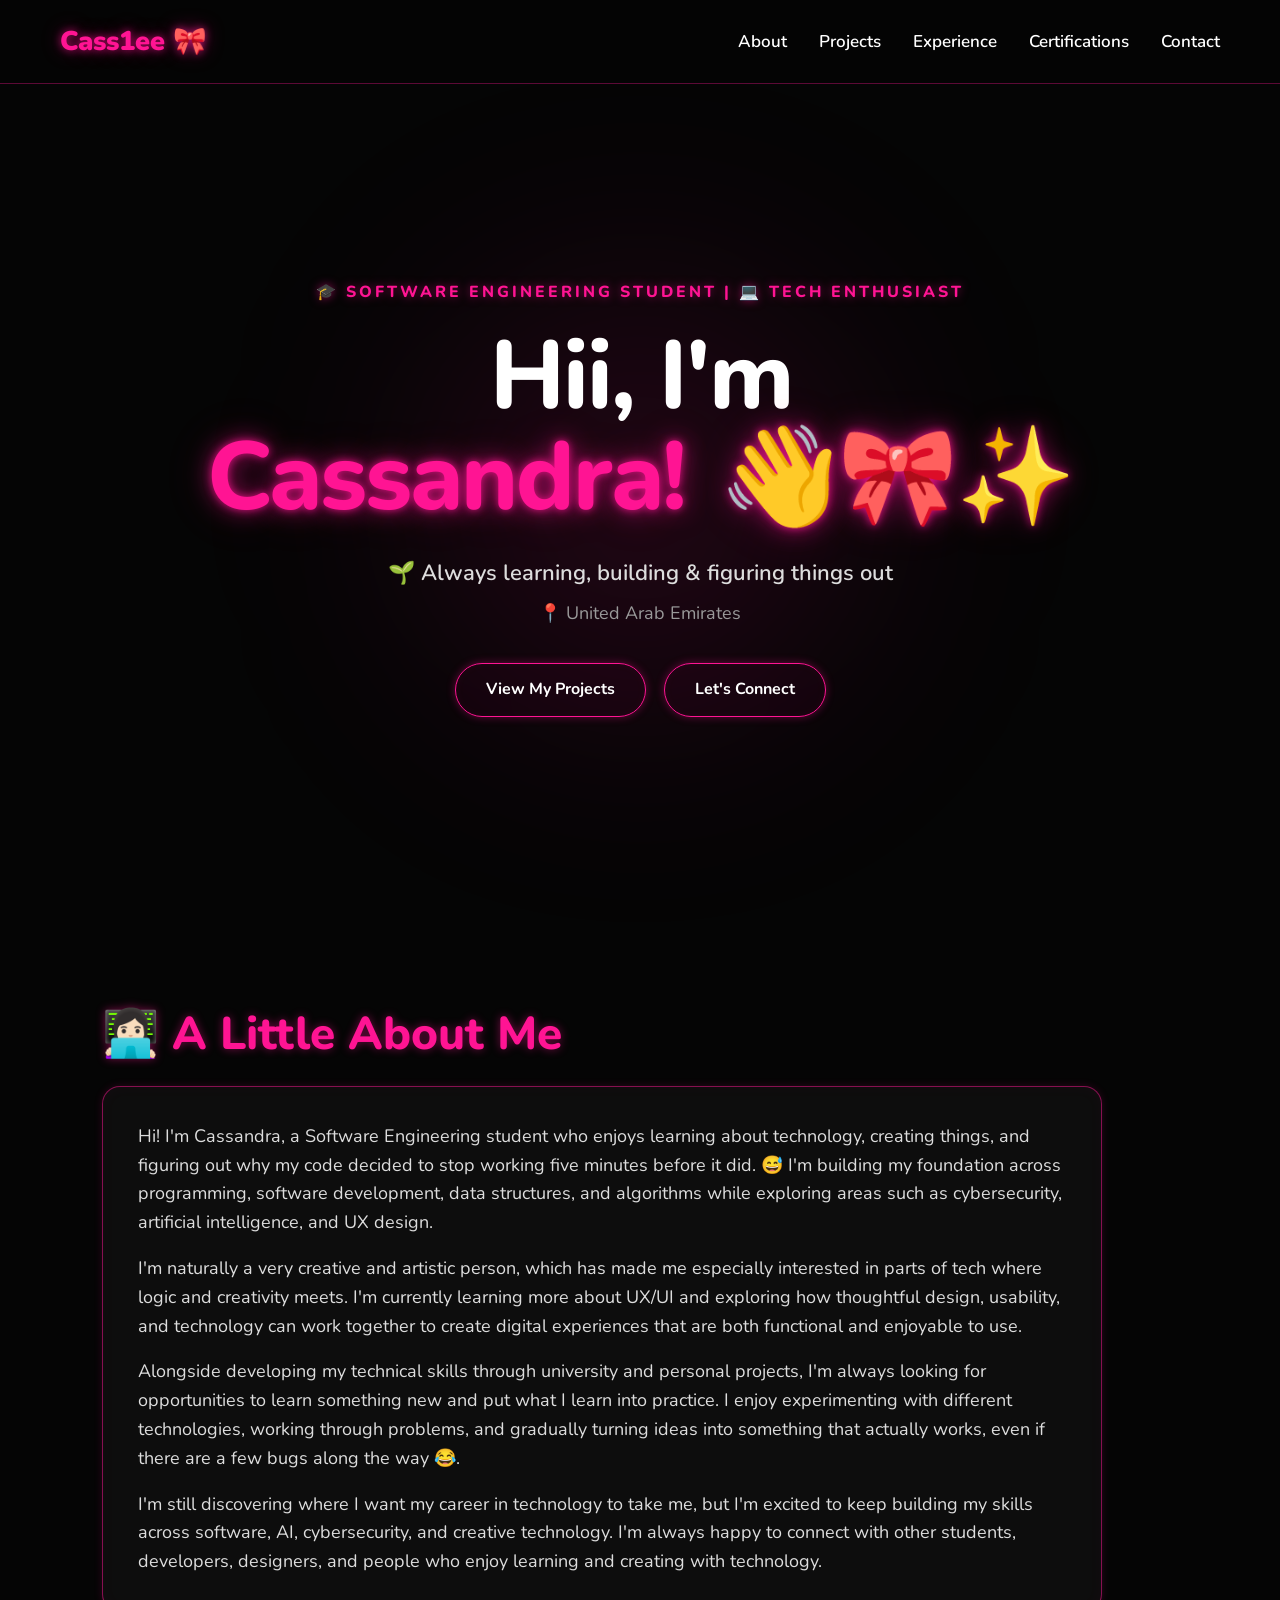
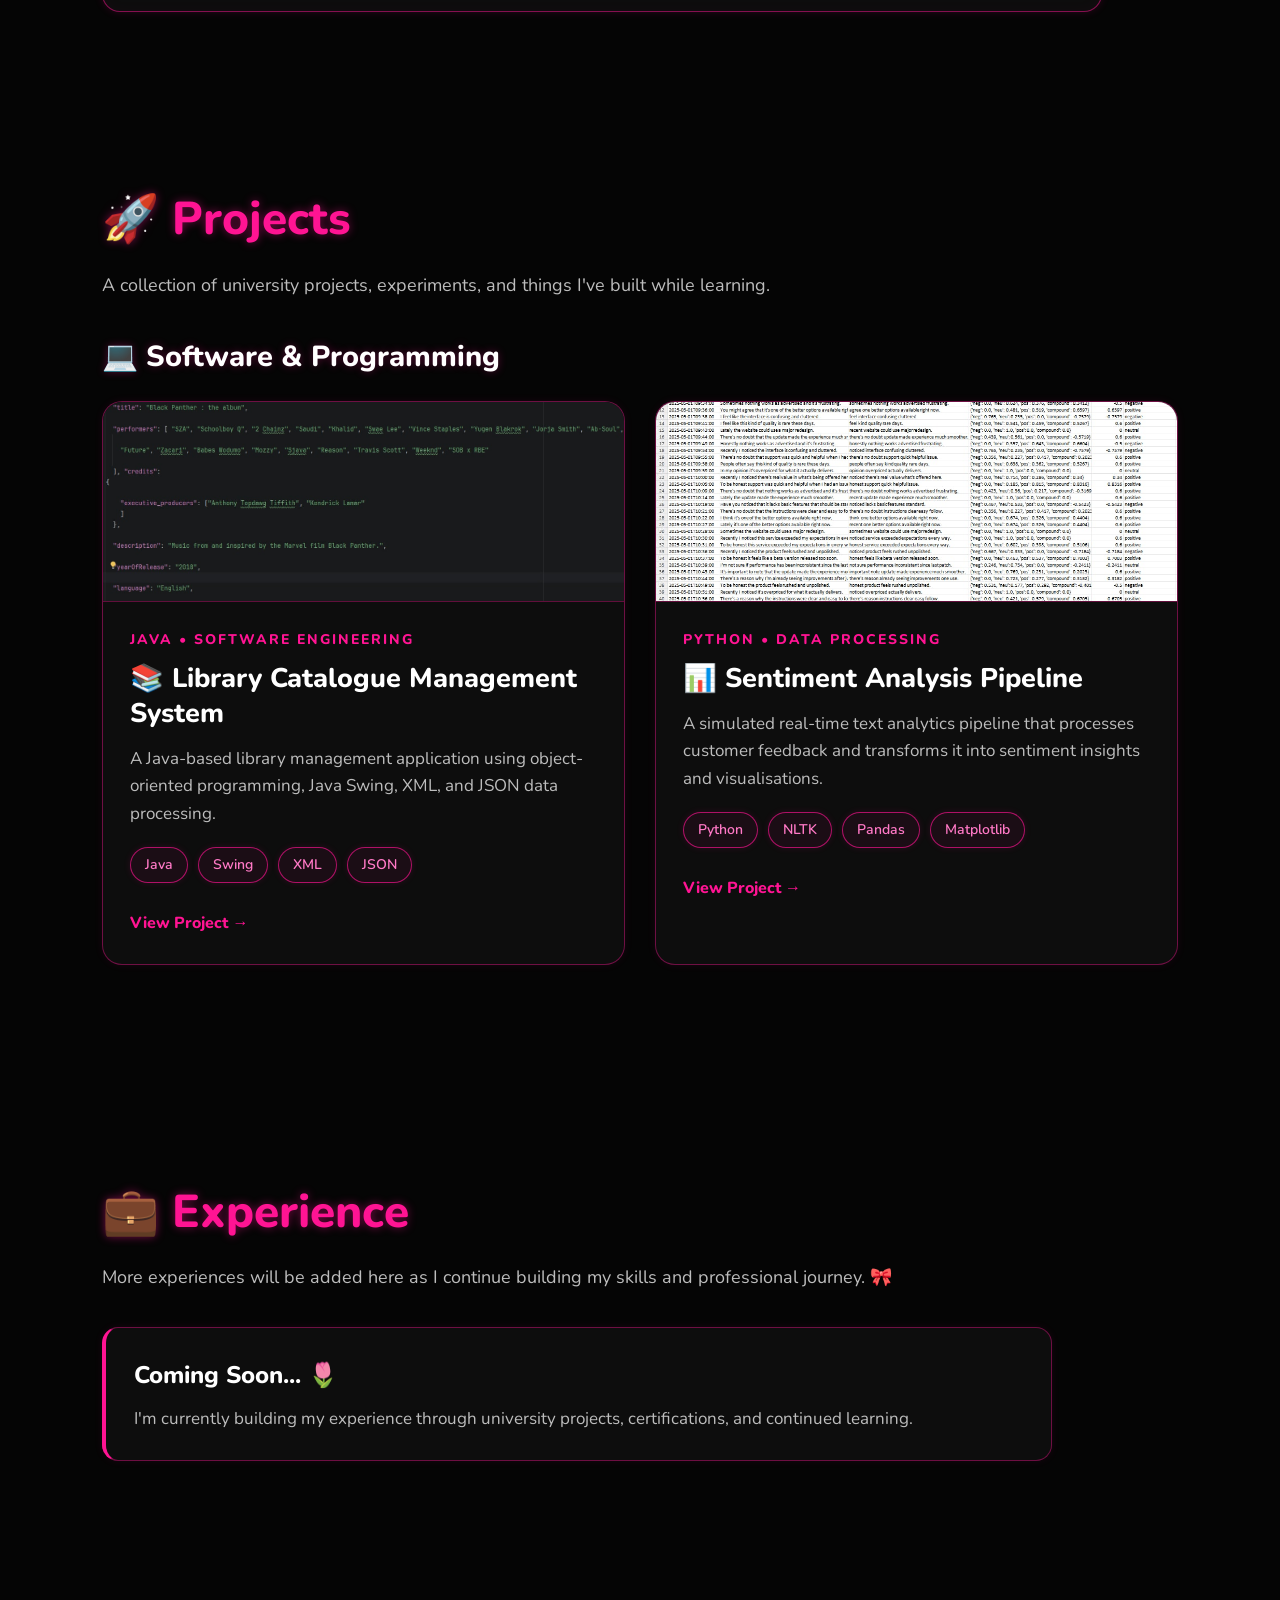
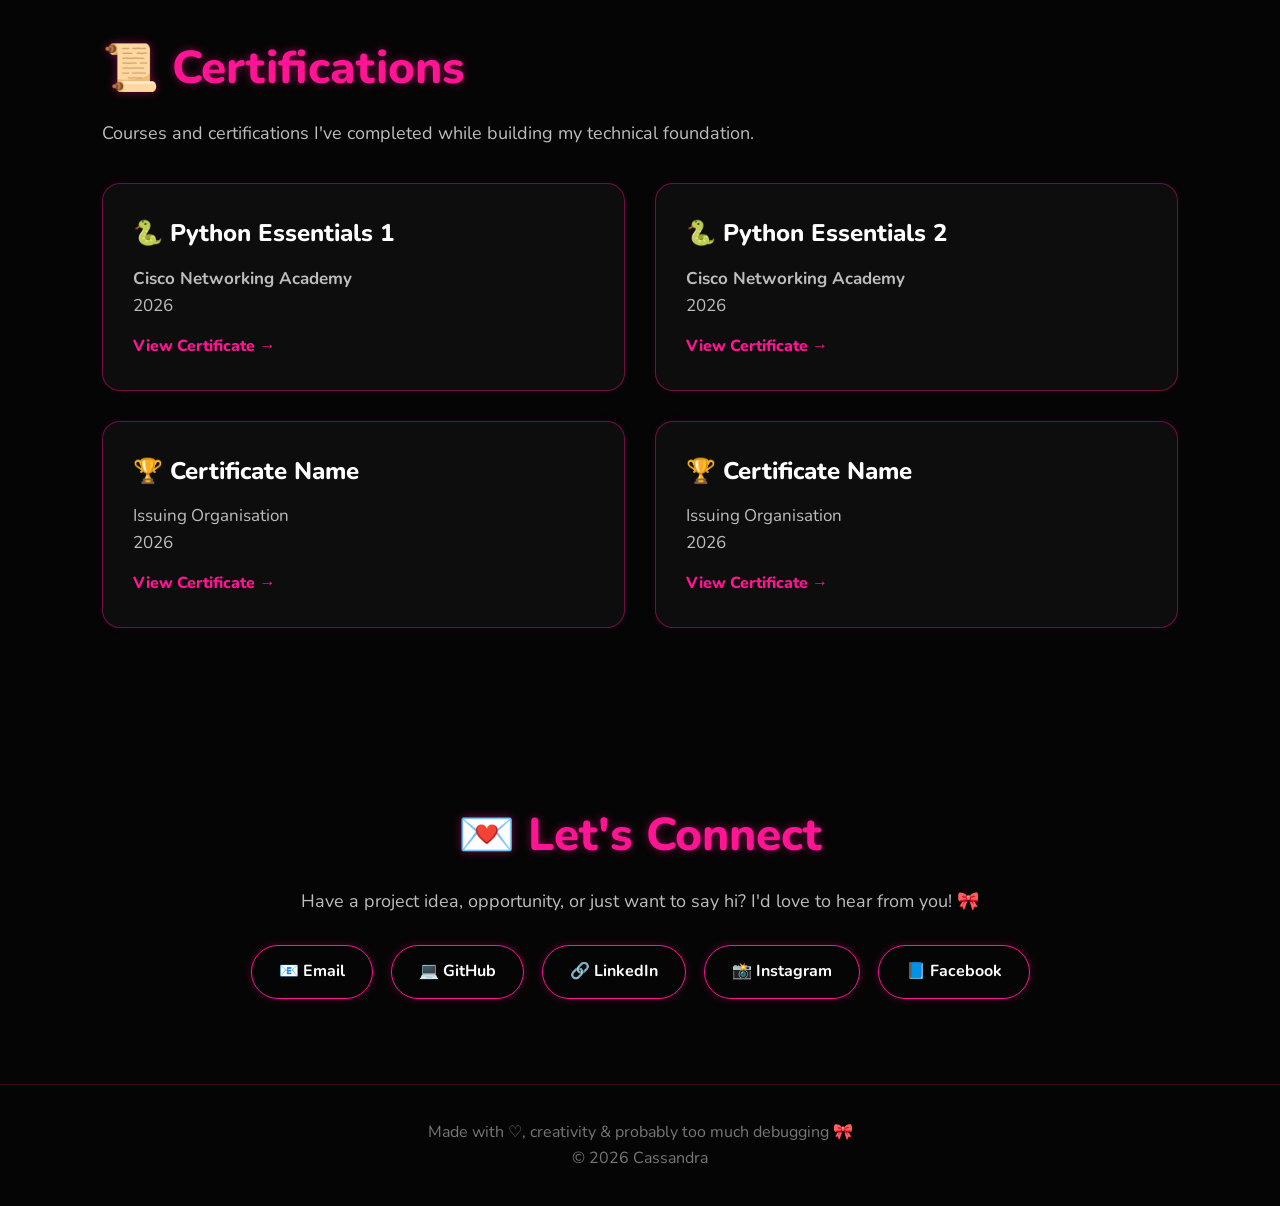
==== commit 1b5bbc63: "Update index.html" ====
--- a/index.html
+++ b/index.html
@@ -142,7 +142,7 @@
 
     <div class="about-card">
 
-        <p>
+        <p class="scroll-animate">
             Hi! I'm Cassandra, a Software Engineering student who enjoys
             learning about technology, creating things, and figuring out
             why my code decided to stop working five minutes before it did. 😅
@@ -152,7 +152,7 @@
         </p>
 
 
-        <p>
+        <p class="scroll-animate">
             I'm naturally a very creative and artistic person, which has made
             me especially interested in parts of tech where logic and creativity
             meets. I'm currently learning more about UX/UI and exploring how
@@ -162,7 +162,7 @@
         </p>
 
 
-        <p>
+        <p class="scroll-animate">
             Alongside developing my technical skills through university and
             personal projects, I'm always looking for opportunities to learn
             something new and put what I learn into practice. I enjoy
@@ -172,7 +172,7 @@
         </p>
 
 
-        <p>
+        <p class="scroll-animate">
             I'm still discovering where I want my career in technology to take
             me, but I'm excited to keep building my skills across software, AI,
             cybersecurity, and creative technology. I'm always happy to connect
--- a/style.css
+++ b/style.css
@@ -1671,3 +1671,340 @@
     transform: translateY(0) scale(1);
 
 }
+
+
+/* ==================================================
+   HERO ENTRANCE ANIMATION
+   ================================================== */
+
+
+/* SOFTWARE ENGINEERING STUDENT */
+
+.hero-subtitle-animate {
+
+    opacity: 0;
+
+    transform: translateY(-25px);
+
+    animation:
+        heroSubtitleIn 0.8s cubic-bezier(0.34, 1.56, 0.64, 1)
+        4.1s
+        forwards;
+}
+
+
+/* HII, I'M */
+
+.hero-title-animate {
+
+    opacity: 0;
+
+    transform: translateY(35px) scale(0.9);
+
+    animation:
+        heroTitleIn 1s cubic-bezier(0.34, 1.56, 0.64, 1)
+        4.4s
+        forwards;
+}
+
+
+/* CASSANDRA */
+
+.name-animate {
+
+    display: inline-block;
+
+    animation:
+        nameBounce 1s cubic-bezier(0.34, 1.56, 0.64, 1)
+        4.9s
+        both;
+}
+
+
+/* WAVE + BOW + SPARKLES */
+
+.hero-emoji {
+
+    display: inline-block;
+
+    margin-left: 10px;
+
+    animation:
+        emojiBounce 1s cubic-bezier(0.34, 1.56, 0.64, 1)
+        5.2s
+        both;
+}
+
+
+/* DESCRIPTION */
+
+.hero-description-animate {
+
+    opacity: 0;
+
+    transform: translateY(25px);
+
+    animation:
+        heroDescriptionIn 0.8s ease
+        5.6s
+        forwards;
+}
+
+
+/* LOCATION */
+
+.hero-location-animate {
+
+    opacity: 0;
+
+    transform: translateY(20px);
+
+    animation:
+        heroLocationIn 0.8s ease
+        5.9s
+        forwards;
+}
+
+
+/* BUTTONS */
+
+.hero-buttons-animate {
+
+    opacity: 0;
+
+    transform: translateY(25px) scale(0.9);
+
+    animation:
+        heroButtonsIn 0.9s cubic-bezier(0.34, 1.56, 0.64, 1)
+        6.2s
+        forwards;
+}
+
+
+/* ==================================================
+   HERO KEYFRAMES
+   ================================================== */
+
+@keyframes heroSubtitleIn {
+
+    0% {
+
+        opacity: 0;
+
+        transform: translateY(-25px);
+
+    }
+
+    70% {
+
+        opacity: 1;
+
+        transform: translateY(5px);
+
+    }
+
+    100% {
+
+        opacity: 1;
+
+        transform: translateY(0);
+
+    }
+}
+
+
+@keyframes heroTitleIn {
+
+    0% {
+
+        opacity: 0;
+
+        transform:
+            translateY(35px)
+            scale(0.9);
+
+    }
+
+    70% {
+
+        opacity: 1;
+
+        transform:
+            translateY(-5px)
+            scale(1.04);
+
+    }
+
+    100% {
+
+        opacity: 1;
+
+        transform:
+            translateY(0)
+            scale(1);
+
+    }
+}
+
+
+@keyframes nameBounce {
+
+    0% {
+
+        transform: scale(0.65);
+
+    }
+
+    45% {
+
+        transform: scale(1.15);
+
+        text-shadow:
+            0 0 15px rgba(255, 20, 147, 1),
+            0 0 35px rgba(255, 20, 147, 0.8),
+            0 0 70px rgba(255, 20, 147, 0.5);
+
+    }
+
+    65% {
+
+        transform: scale(0.95);
+
+    }
+
+    82% {
+
+        transform: scale(1.06);
+
+    }
+
+    100% {
+
+        transform: scale(1);
+
+    }
+}
+
+
+@keyframes emojiBounce {
+
+    0% {
+
+        opacity: 0;
+
+        transform:
+            scale(0.4)
+            rotate(-12deg);
+
+    }
+
+    40% {
+
+        opacity: 1;
+
+        transform:
+            scale(1.2)
+            rotate(8deg);
+
+    }
+
+    60% {
+
+        transform:
+            scale(0.95)
+            rotate(-5deg);
+
+    }
+
+    80% {
+
+        transform:
+            scale(1.08)
+            rotate(3deg);
+
+    }
+
+    100% {
+
+        opacity: 1;
+
+        transform:
+            scale(1)
+            rotate(0);
+
+    }
+}
+
+
+@keyframes heroDescriptionIn {
+
+    from {
+
+        opacity: 0;
+
+        transform: translateY(25px);
+
+    }
+
+    to {
+
+        opacity: 1;
+
+        transform: translateY(0);
+
+    }
+}
+
+
+@keyframes heroLocationIn {
+
+    from {
+
+        opacity: 0;
+
+        transform: translateY(20px);
+
+    }
+
+    to {
+
+        opacity: 1;
+
+        transform: translateY(0);
+
+    }
+}
+
+
+@keyframes heroButtonsIn {
+
+    0% {
+
+        opacity: 0;
+
+        transform:
+            translateY(25px)
+            scale(0.9);
+
+    }
+
+    70% {
+
+        opacity: 1;
+
+        transform:
+            translateY(-5px)
+            scale(1.05);
+
+    }
+
+    100% {
+
+        opacity: 1;
+
+        transform:
+            translateY(0)
+            scale(1);
+
+    }
+}
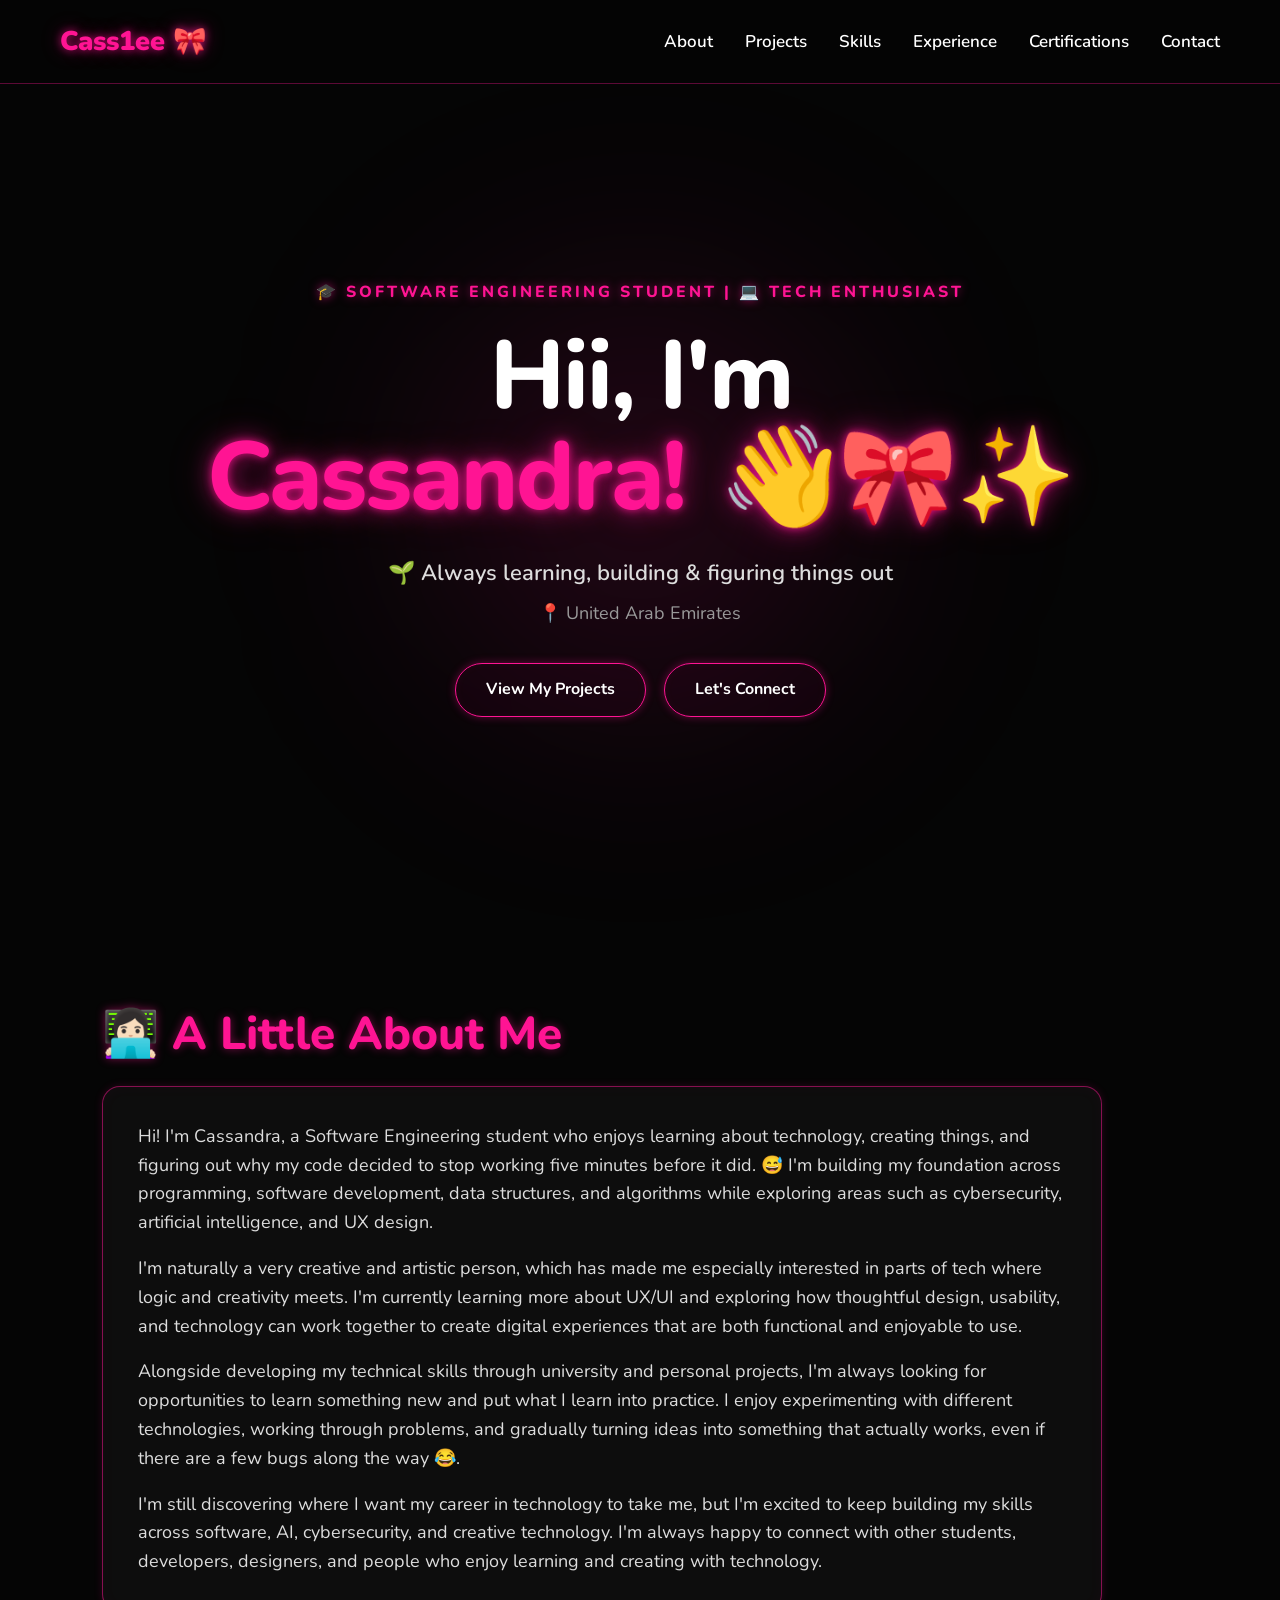
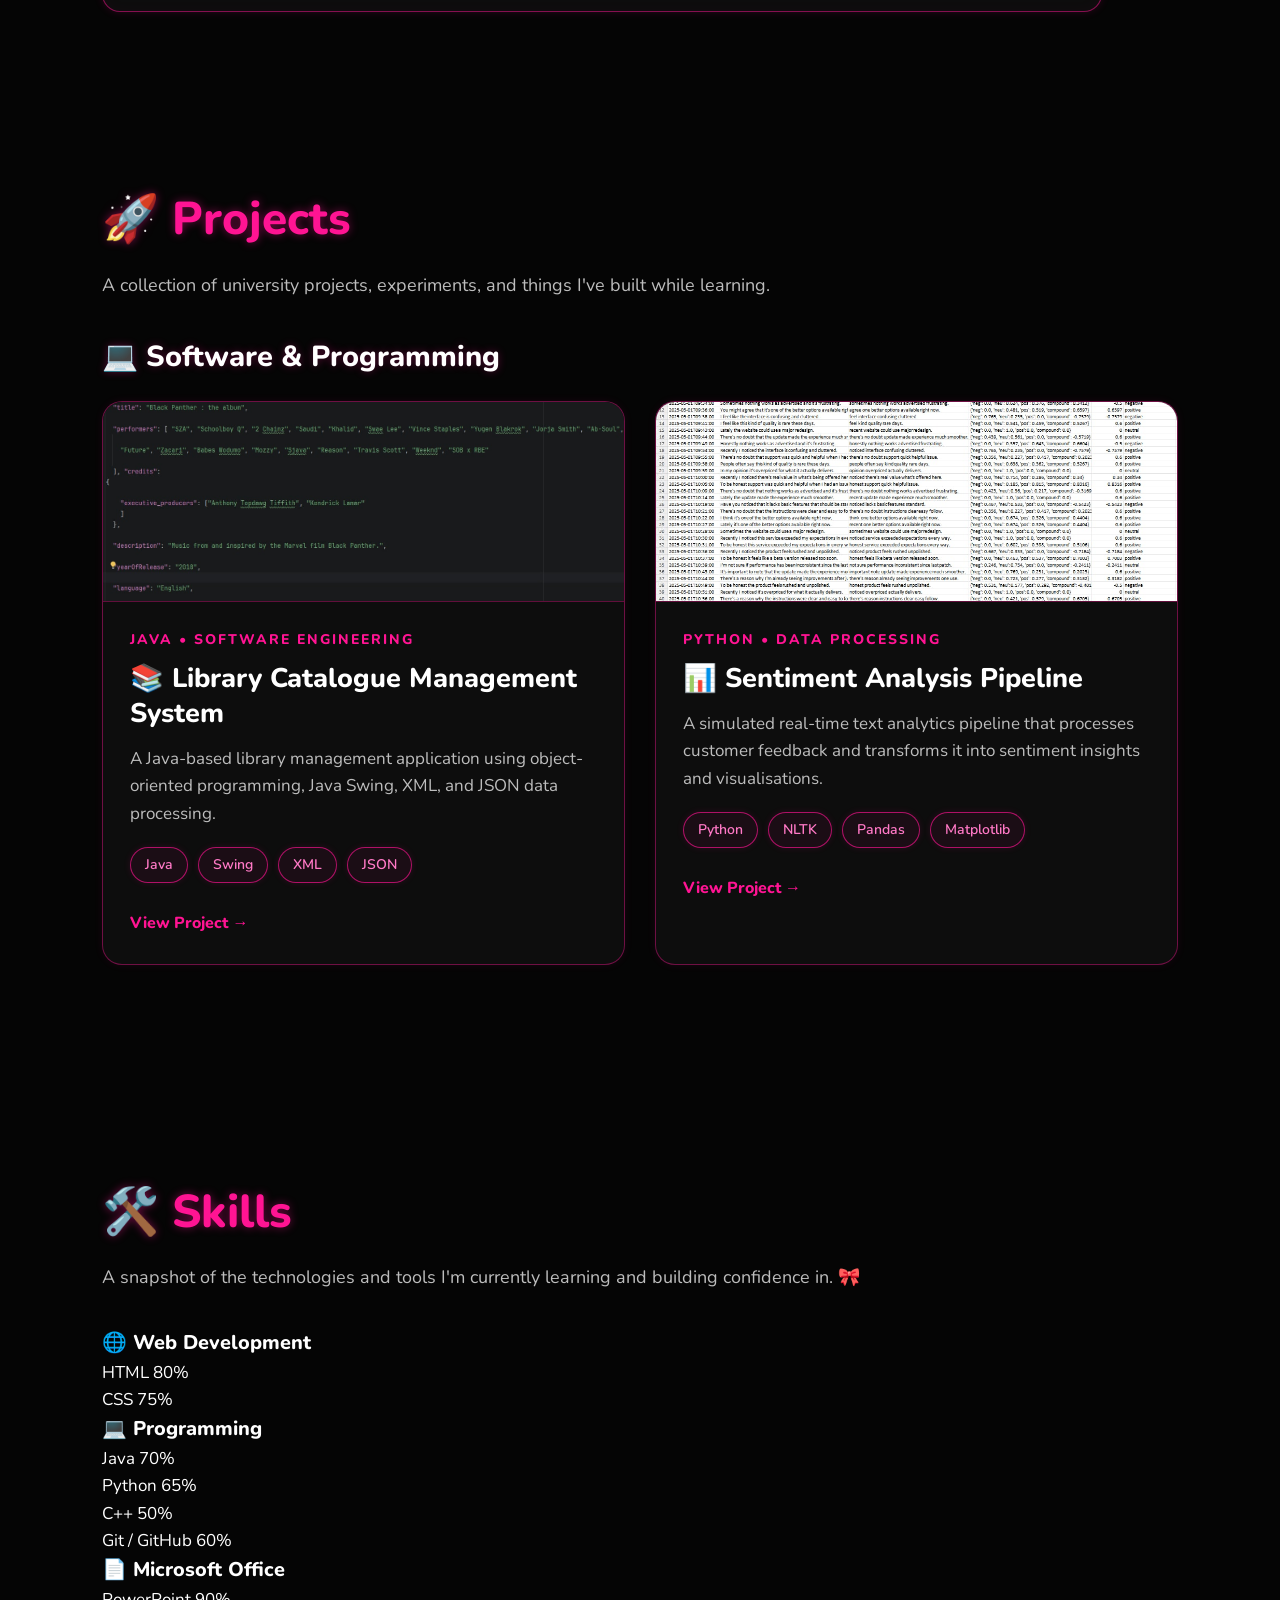
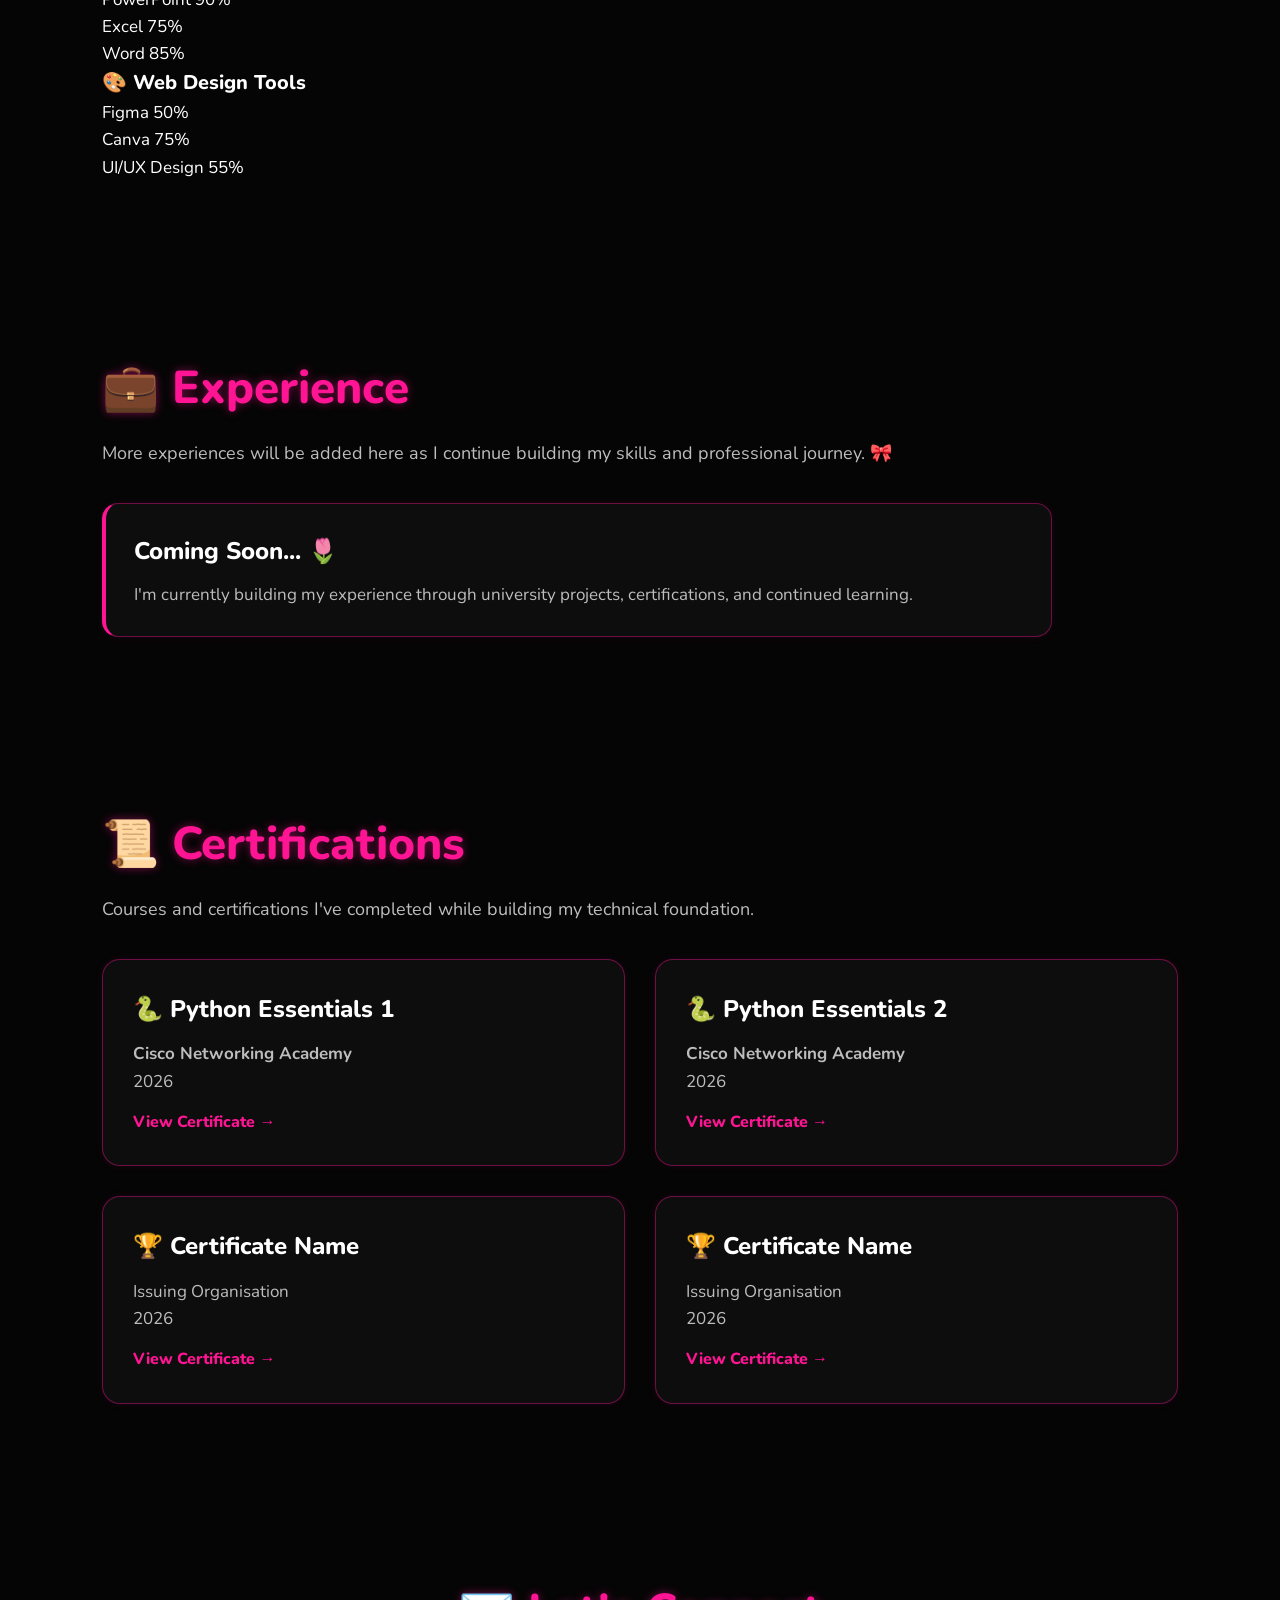
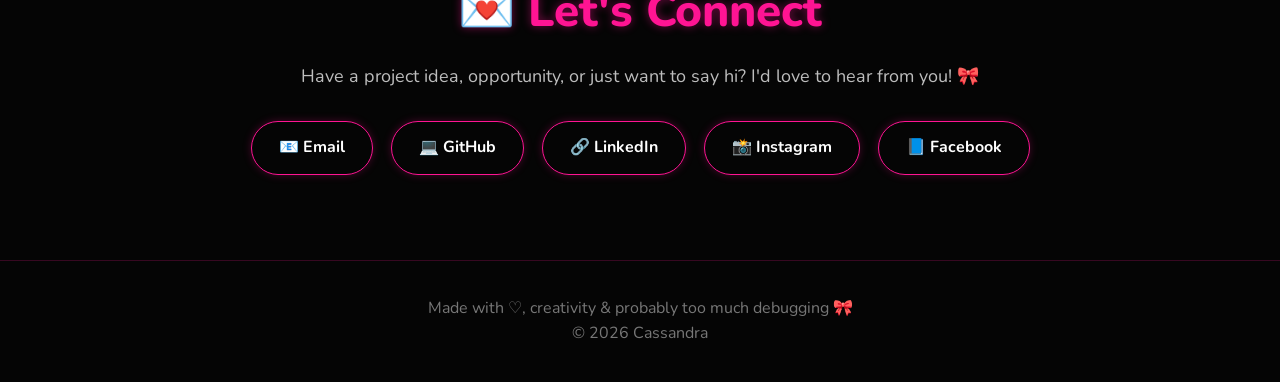
==== commit 67286b2f: "Update index.html" ====
--- a/index.html
+++ b/index.html
@@ -61,17 +61,19 @@
 
         <nav>
 
-            <a href="#about">About</a>
-
-            <a href="#projects">Projects</a>
-
-            <a href="#experience">Experience</a>
-
-            <a href="#certifications">Certifications</a>
-
-            <a href="#contact">Contact</a>
-
-        </nav>
+    <a href="#about">About</a>
+
+    <a href="#projects">Projects</a>
+
+    <a href="#skills">Skills</a>
+
+    <a href="#experience">Experience</a>
+
+    <a href="#certifications">Certifications</a>
+
+    <a href="#contact">Contact</a>
+
+</nav>
 
     </header>
 
@@ -328,6 +330,362 @@
     </div>
 
 </section>
+        
+
+<!-- ==================== SKILLS ==================== -->
+
+<section id="skills" class="skills-section">
+
+    <h2 class="scroll-animate">
+        🛠️ Skills
+    </h2>
+
+
+    <p class="section-introduction scroll-animate">
+        A snapshot of the technologies and tools I'm currently
+        learning and building confidence in. 🎀
+    </p>
+
+
+    <div class="skills-grid">
+
+
+        <!-- ==================== WEB DEVELOPMENT ==================== -->
+
+        <article class="skill-card scroll-animate">
+
+            <h3>
+                🌐 Web Development
+            </h3>
+
+
+            <div class="skill">
+
+                <div class="skill-header">
+
+                    <span>HTML</span>
+
+                    <span>80%</span>
+
+                </div>
+
+
+                <div class="skill-bar">
+
+                    <div
+                        class="skill-bar-fill"
+                        data-percent="80"
+                    ></div>
+
+                </div>
+
+            </div>
+
+
+            <div class="skill">
+
+                <div class="skill-header">
+
+                    <span>CSS</span>
+
+                    <span>75%</span>
+
+                </div>
+
+
+                <div class="skill-bar">
+
+                    <div
+                        class="skill-bar-fill"
+                        data-percent="75"
+                    ></div>
+
+                </div>
+
+            </div>
+
+        </article>
+
+
+
+        <!-- ==================== PROGRAMMING ==================== -->
+
+        <article class="skill-card scroll-animate">
+
+            <h3>
+                💻 Programming
+            </h3>
+
+
+            <div class="skill">
+
+                <div class="skill-header">
+
+                    <span>Java</span>
+
+                    <span>70%</span>
+
+                </div>
+
+
+                <div class="skill-bar">
+
+                    <div
+                        class="skill-bar-fill"
+                        data-percent="70"
+                    ></div>
+
+                </div>
+
+            </div>
+
+
+            <div class="skill">
+
+                <div class="skill-header">
+
+                    <span>Python</span>
+
+                    <span>65%</span>
+
+                </div>
+
+
+                <div class="skill-bar">
+
+                    <div
+                        class="skill-bar-fill"
+                        data-percent="65"
+                    ></div>
+
+                </div>
+
+            </div>
+
+
+            <div class="skill">
+
+                <div class="skill-header">
+
+                    <span>C++</span>
+
+                    <span>50%</span>
+
+                </div>
+
+
+                <div class="skill-bar">
+
+                    <div
+                        class="skill-bar-fill"
+                        data-percent="50"
+                    ></div>
+
+                </div>
+
+            </div>
+
+
+            <div class="skill">
+
+                <div class="skill-header">
+
+                    <span>Git / GitHub</span>
+
+                    <span>60%</span>
+
+                </div>
+
+
+                <div class="skill-bar">
+
+                    <div
+                        class="skill-bar-fill"
+                        data-percent="60"
+                    ></div>
+
+                </div>
+
+            </div>
+
+        </article>
+
+
+
+        <!-- ==================== MICROSOFT OFFICE ==================== -->
+
+        <article class="skill-card scroll-animate">
+
+            <h3>
+                📄 Microsoft Office
+            </h3>
+
+
+            <div class="skill">
+
+                <div class="skill-header">
+
+                    <span>PowerPoint</span>
+
+                    <span>90%</span>
+
+                </div>
+
+
+                <div class="skill-bar">
+
+                    <div
+                        class="skill-bar-fill"
+                        data-percent="90"
+                    ></div>
+
+                </div>
+
+            </div>
+
+
+            <div class="skill">
+
+                <div class="skill-header">
+
+                    <span>Excel</span>
+
+                    <span>75%</span>
+
+                </div>
+
+
+                <div class="skill-bar">
+
+                    <div
+                        class="skill-bar-fill"
+                        data-percent="75"
+                    ></div>
+
+                </div>
+
+            </div>
+
+
+            <div class="skill">
+
+                <div class="skill-header">
+
+                    <span>Word</span>
+
+                    <span>85%</span>
+
+                </div>
+
+
+                <div class="skill-bar">
+
+                    <div
+                        class="skill-bar-fill"
+                        data-percent="85"
+                    ></div>
+
+                </div>
+
+            </div>
+
+        </article>
+
+
+
+        <!-- ==================== WEB DESIGN TOOLS ==================== -->
+
+        <article class="skill-card scroll-animate">
+
+            <h3>
+                🎨 Web Design Tools
+            </h3>
+
+
+            <div class="skill">
+
+                <div class="skill-header">
+
+                    <span>Figma</span>
+
+                    <span>50%</span>
+
+                </div>
+
+
+                <div class="skill-bar">
+
+                    <div
+                        class="skill-bar-fill"
+                        data-percent="50"
+                    ></div>
+
+                </div>
+
+            </div>
+
+
+            <div class="skill">
+
+                <div class="skill-header">
+
+                    <span>Canva</span>
+
+                    <span>75%</span>
+
+                </div>
+
+
+                <div class="skill-bar">
+
+                    <div
+                        class="skill-bar-fill"
+                        data-percent="75"
+                    ></div>
+
+                </div>
+
+            </div>
+
+
+            <div class="skill">
+
+                <div class="skill-header">
+
+                    <span>UI/UX Design</span>
+
+                    <span>55%</span>
+
+                </div>
+
+
+                <div class="skill-bar">
+
+                    <div
+                        class="skill-bar-fill"
+                        data-percent="55"
+                    ></div>
+
+                </div>
+
+            </div>
+
+        </article>
+
+
+    </div>
+
+</section>
+
+
+
+
+
+
+
+
+
+        
 
 <!-- ==================== EXPERIENCE ==================== -->
 
--- a/style.css
+++ b/style.css
@@ -1672,6 +1672,37 @@
 
 }
 
+/* ==================================================
+   ABOUT ME STAGGERED ANIMATION
+   ================================================== */
+
+.about-card p.scroll-animate:nth-child(1) {
+
+    transition-delay: 0s;
+
+}
+
+
+.about-card p.scroll-animate:nth-child(2) {
+
+    transition-delay: 0.15s;
+
+}
+
+
+.about-card p.scroll-animate:nth-child(3) {
+
+    transition-delay: 0.30s;
+
+}
+
+
+.about-card p.scroll-animate:nth-child(4) {
+
+    transition-delay: 0.45s;
+
+}
+
 
 /* ==================================================
    HERO ENTRANCE ANIMATION
@@ -2008,3 +2039,6 @@
 
     }
 }
+
+
+
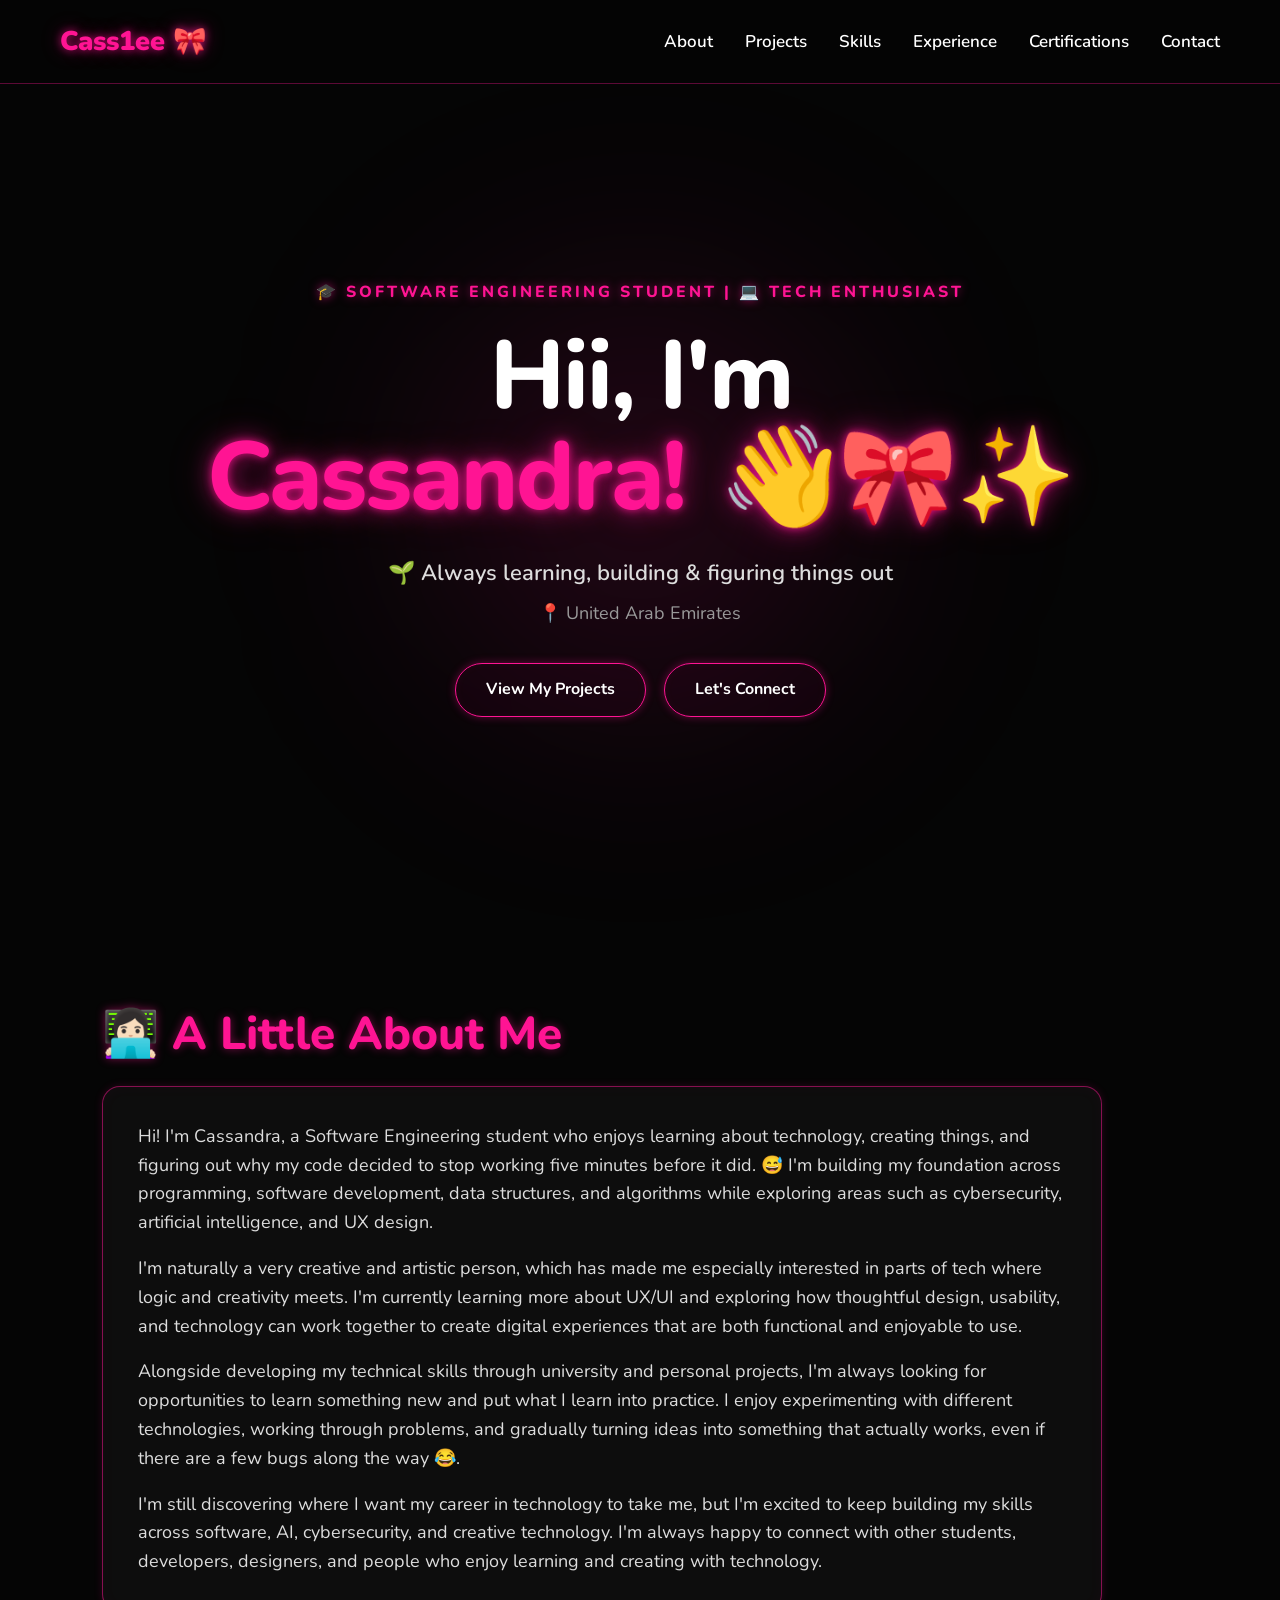
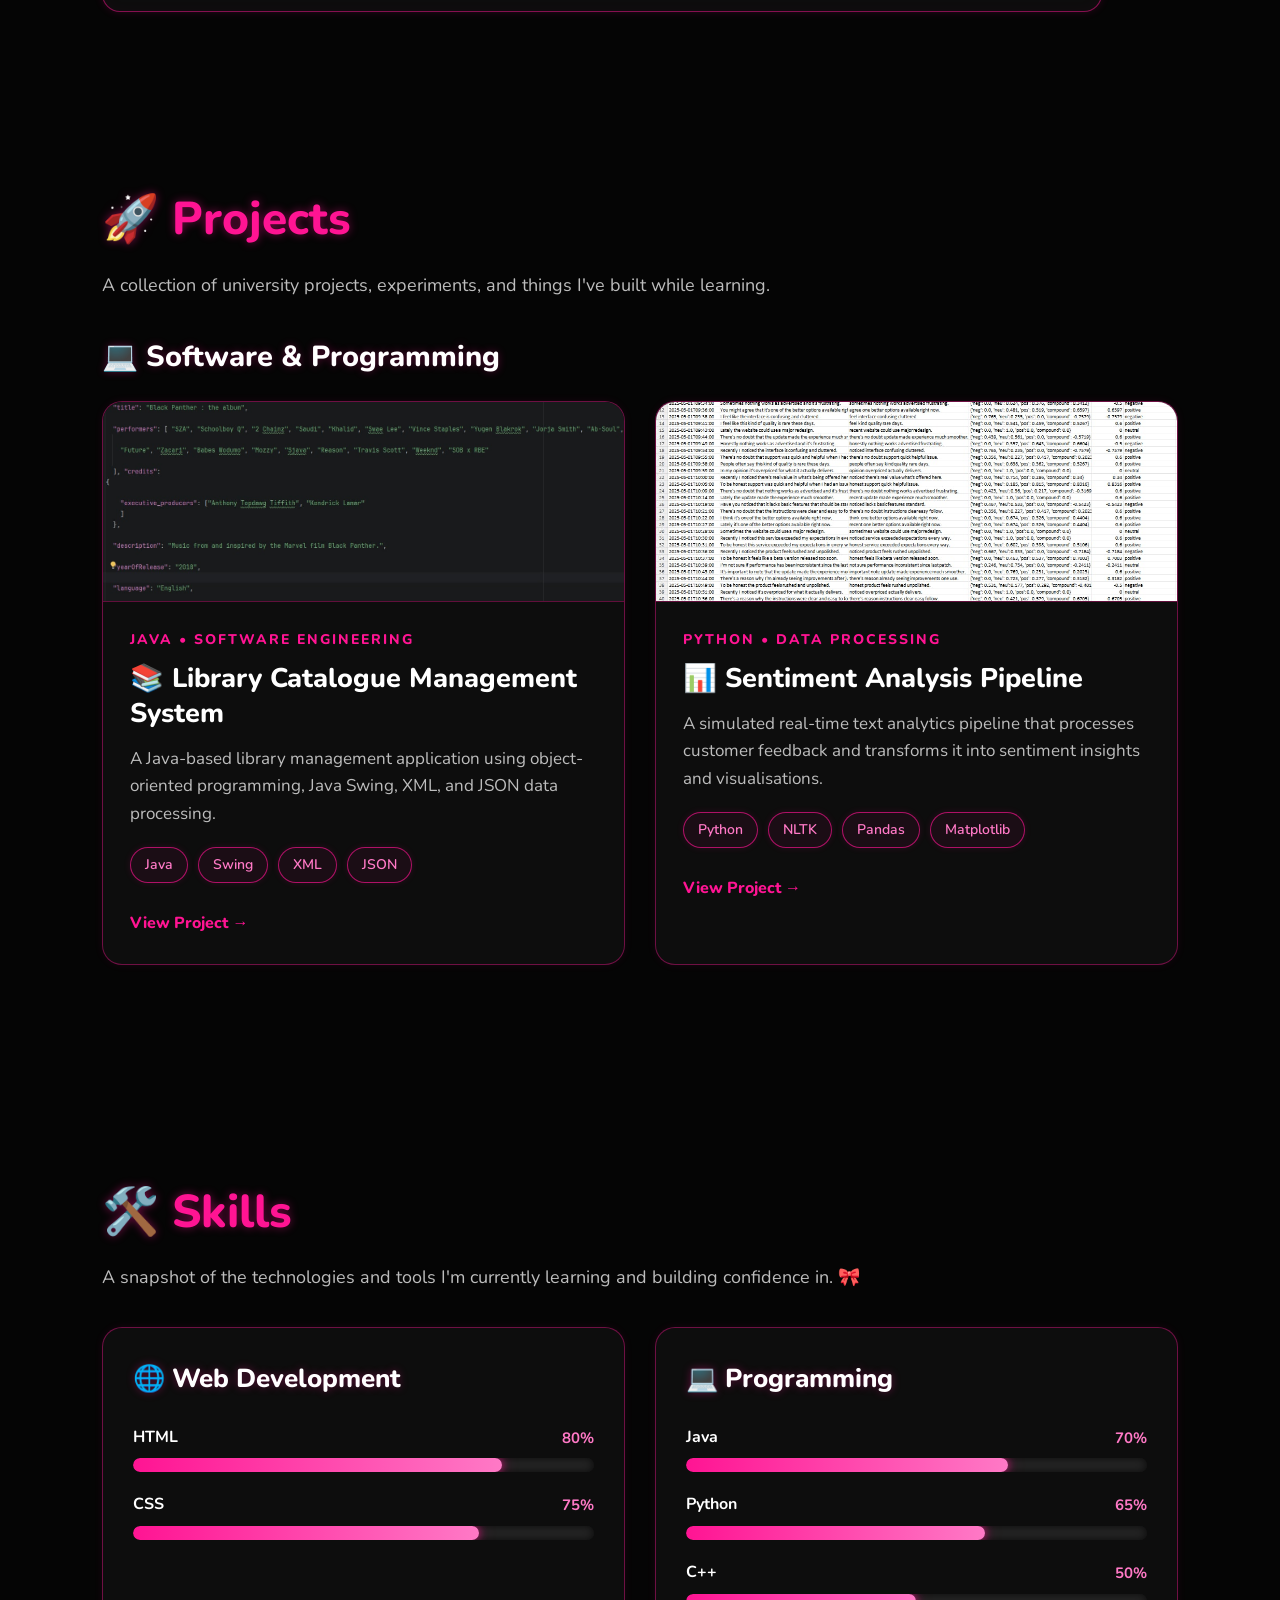
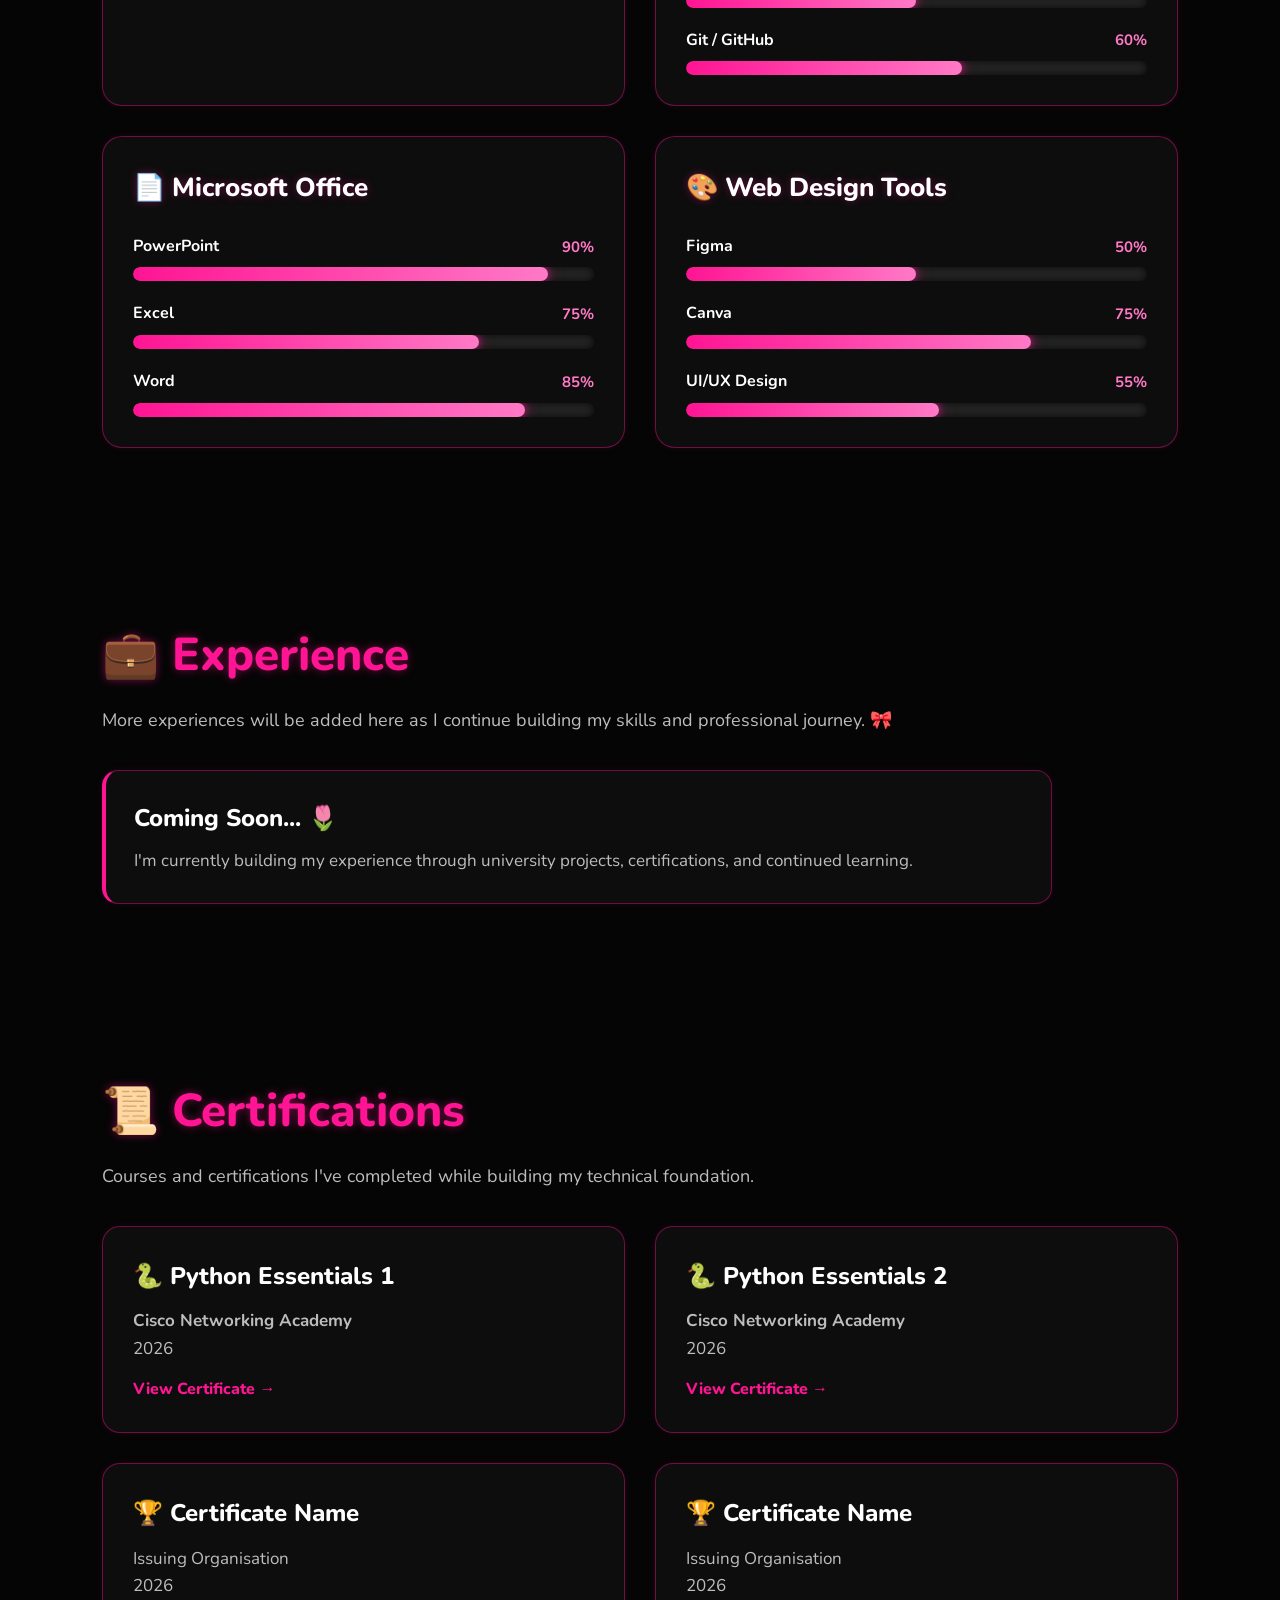
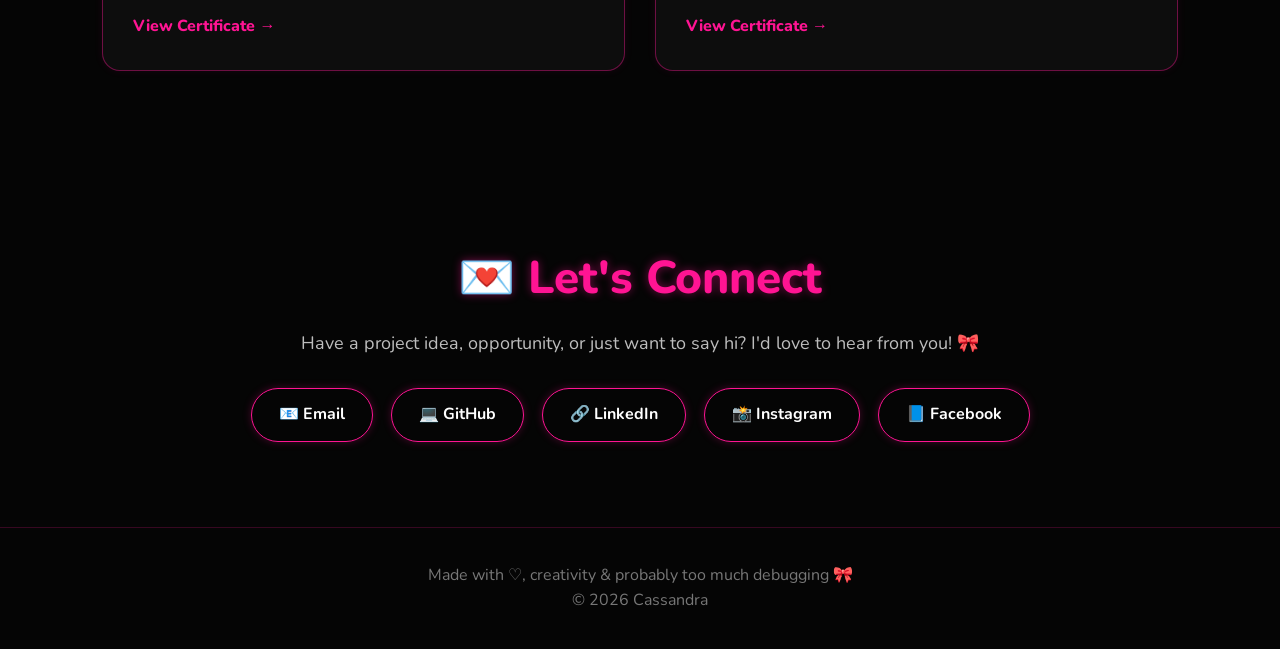
==== commit 33d6fad2: "Improve scroll animation script organization Refactor scroll animation script for clarity and struct" ====
--- a/index.html
+++ b/index.html
@@ -953,42 +953,57 @@
     
  <!-- ==================== SCROLL ANIMATIONS ==================== -->
 
-    <script>
-
-        const animatedElements =
-            document.querySelectorAll(".scroll-animate");
-
-
-        const observer = new IntersectionObserver(
-
-            (entries) => {
-
-                entries.forEach((entry) => {
-
-                    if (entry.isIntersecting) {
-
-                        entry.target.classList.add("show");
-
-                    }
-
-                });
-
-            },
-
-            {
-                threshold: 0.2
-            }
-
-        );
-
-
-        animatedElements.forEach((element) => {
-
-            observer.observe(element);
-
-        });
-
-    </script>
+ <script>
+
+    const animatedElements =
+        document.querySelectorAll(".scroll-animate");
+
+
+    const observer = new IntersectionObserver(
+
+        (entries) => {
+
+            entries.forEach((entry) => {
+
+                if (entry.isIntersecting) {
+
+                    entry.target.classList.add("show");
+
+
+                    const skillBars =
+                        entry.target.querySelectorAll(".skill-bar-fill");
+
+
+                    skillBars.forEach((bar) => {
+
+                        const percentage =
+                            bar.getAttribute("data-percent");
+
+
+                        bar.style.width = percentage + "%";
+
+                    });
+
+                }
+
+            });
+
+        },
+
+        {
+            threshold: 0.2
+        }
+
+    );
+
+
+    animatedElements.forEach((element) => {
+
+        observer.observe(element);
+
+    });
+
+</script>
 
 
 </body>
--- a/style.css
+++ b/style.css
@@ -2040,5 +2040,166 @@
     }
 }
 
-
-
+/* ==================================================
+   SKILLS
+   ================================================== */
+
+.skills-grid {
+
+    display: grid;
+
+    grid-template-columns: repeat(2, minmax(0, 1fr));
+
+    gap: 30px;
+
+    margin-top: 30px;
+}
+
+
+.skill-card {
+
+    background: var(--dark-card);
+
+    border: 1px solid rgba(255, 20, 147, 0.4);
+
+    border-radius: 20px;
+
+    padding: 30px;
+
+    box-shadow:
+        0 0 8px rgba(255, 20, 147, 0.08);
+
+    transition:
+        transform 0.3s ease,
+        box-shadow 0.3s ease,
+        border-color 0.3s ease;
+}
+
+
+.skill-card:hover {
+
+    transform: translateY(-6px);
+
+    border-color: var(--pink);
+
+    box-shadow:
+        0 0 12px rgba(255, 20, 147, 0.55),
+        0 0 30px rgba(255, 20, 147, 0.18);
+}
+
+
+.skill-card h3 {
+
+    color: #ffffff;
+
+    font-size: 26px;
+
+    margin-bottom: 25px;
+
+    text-shadow:
+        0 0 8px rgba(255, 20, 147, 0.35);
+}
+
+
+/* ==================================================
+   INDIVIDUAL SKILLS
+   ================================================== */
+
+.skill {
+
+    margin-bottom: 20px;
+}
+
+
+.skill:last-child {
+
+    margin-bottom: 0;
+}
+
+
+.skill-header {
+
+    display: flex;
+
+    justify-content: space-between;
+
+    align-items: center;
+
+    margin-bottom: 8px;
+
+    color: #ffffff;
+
+    font-size: 16px;
+
+    font-weight: 700;
+}
+
+
+.skill-header span:last-child {
+
+    color: var(--light-pink);
+
+    font-size: 15px;
+}
+
+
+/* ==================================================
+   SKILL BAR
+   ================================================== */
+
+.skill-bar {
+
+    width: 100%;
+
+    height: 14px;
+
+    background: #242424;
+
+    border-radius: 20px;
+
+    overflow: hidden;
+
+    box-shadow:
+        inset 0 0 8px rgba(0, 0, 0, 0.7);
+}
+
+
+.skill-bar-fill {
+
+    width: 0;
+
+    height: 100%;
+
+    border-radius: 20px;
+
+    background:
+        linear-gradient(
+            90deg,
+            var(--pink),
+            var(--light-pink)
+        );
+
+    box-shadow:
+        0 0 8px rgba(255, 20, 147, 0.75),
+        0 0 18px rgba(255, 20, 147, 0.35);
+
+    transition:
+        width 1.2s cubic-bezier(0.34, 1.56, 0.64, 1);
+}
+
+
+/* ==================================================
+   MOBILE SKILLS
+   ================================================== */
+
+@media (max-width: 800px) {
+
+    .skills-grid {
+
+        grid-template-columns: 1fr;
+
+    }
+
+}
+
+
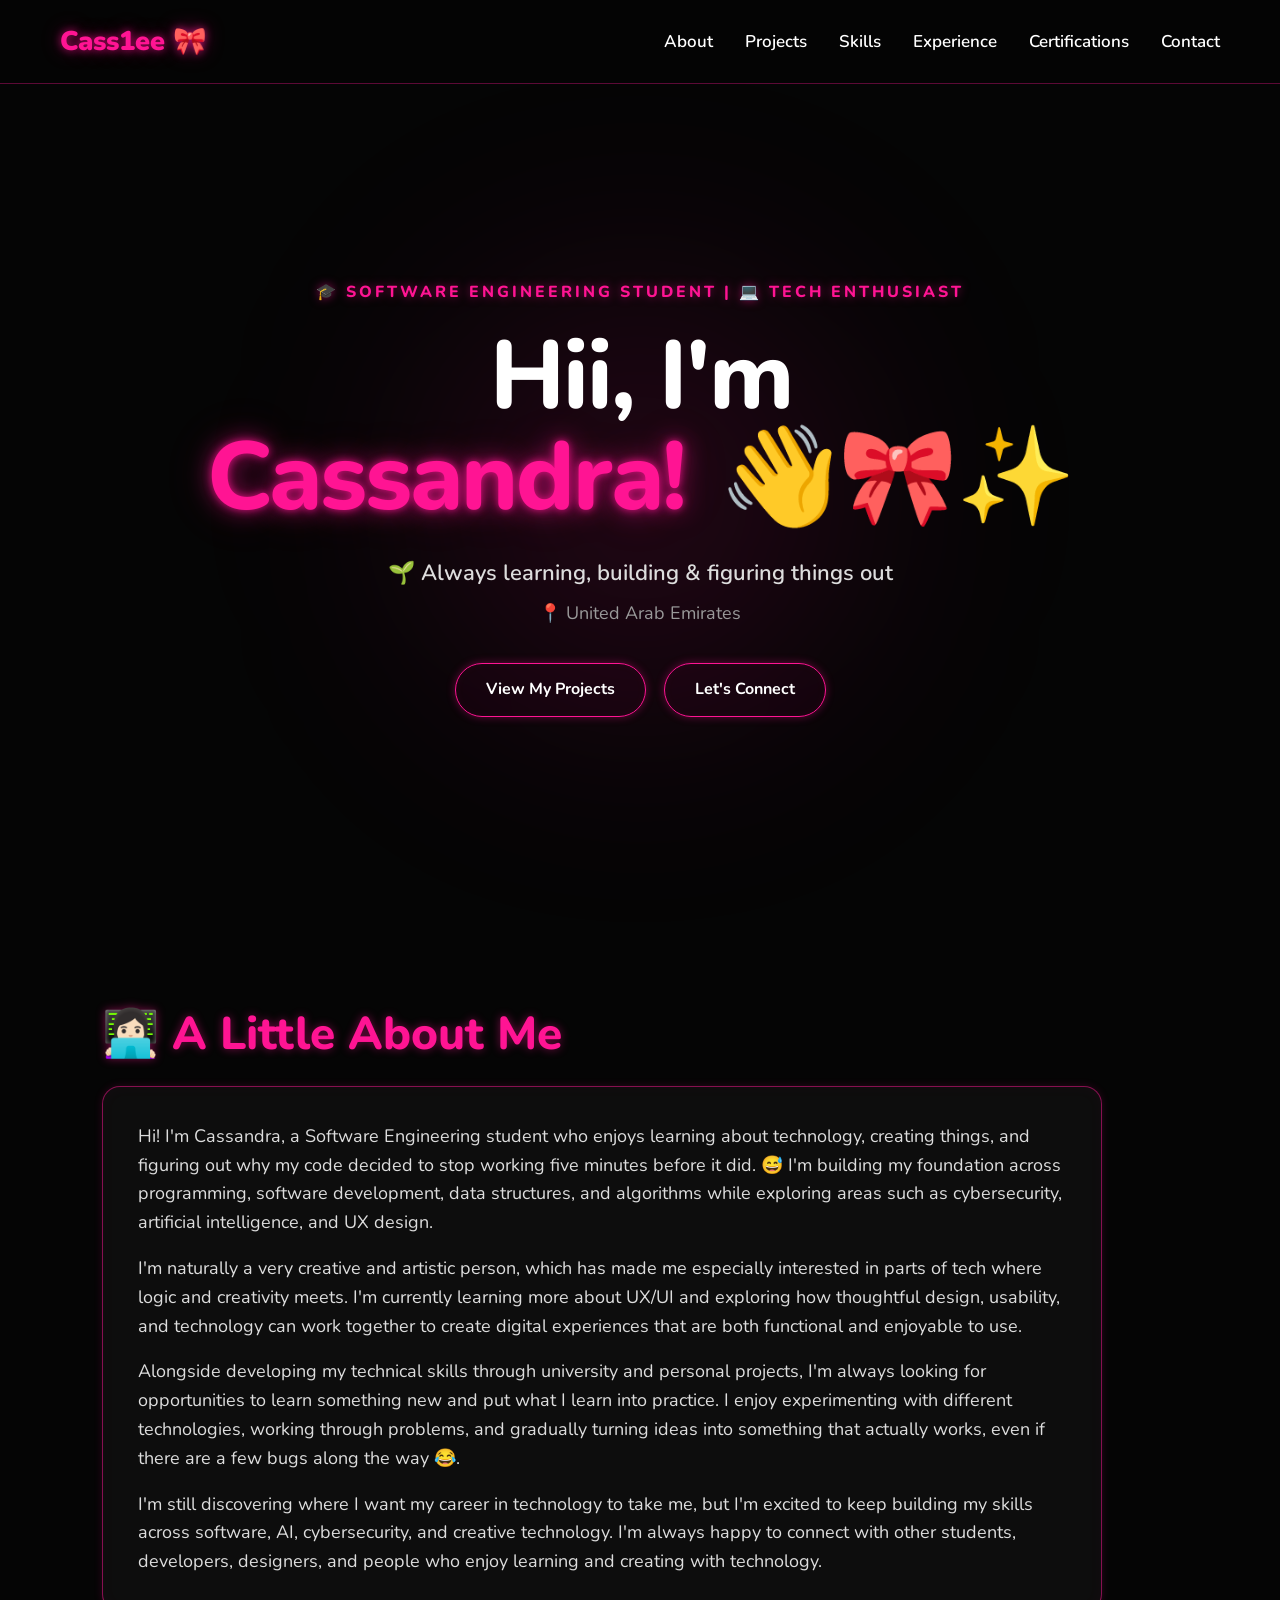
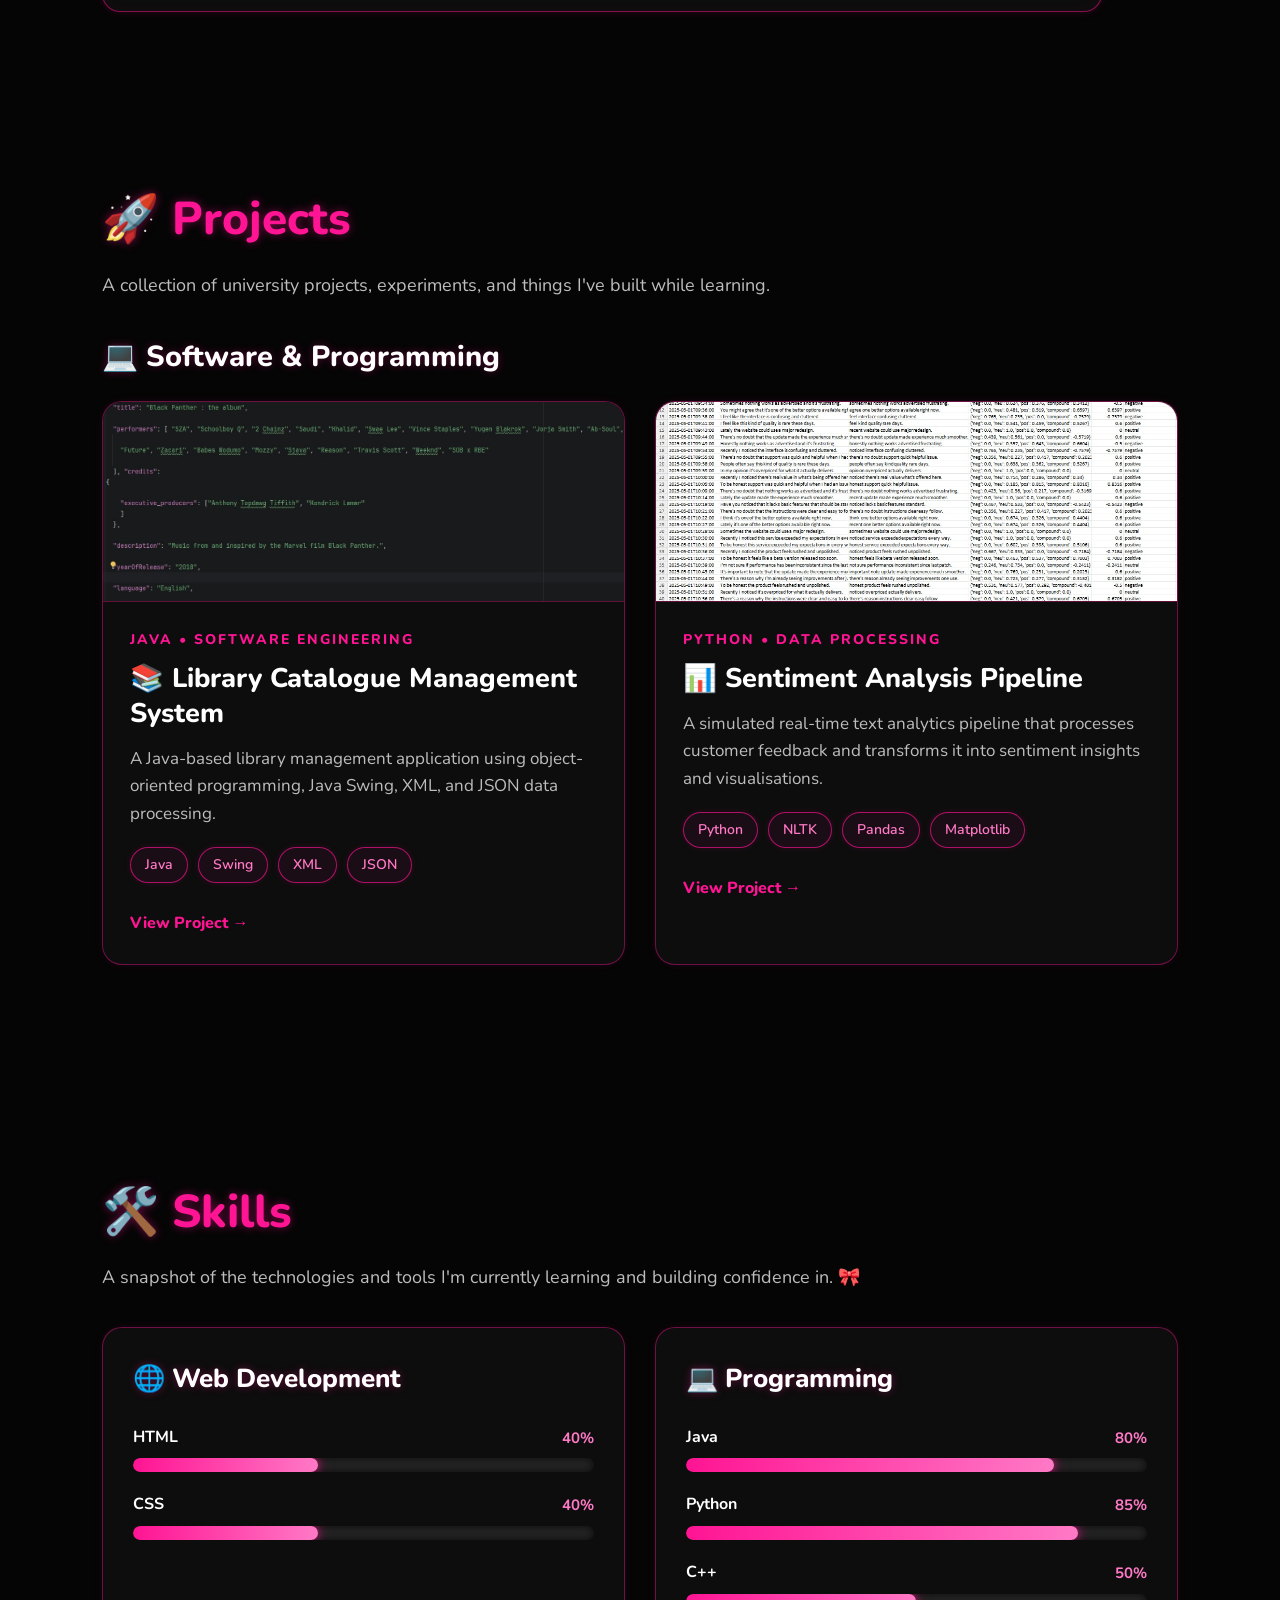
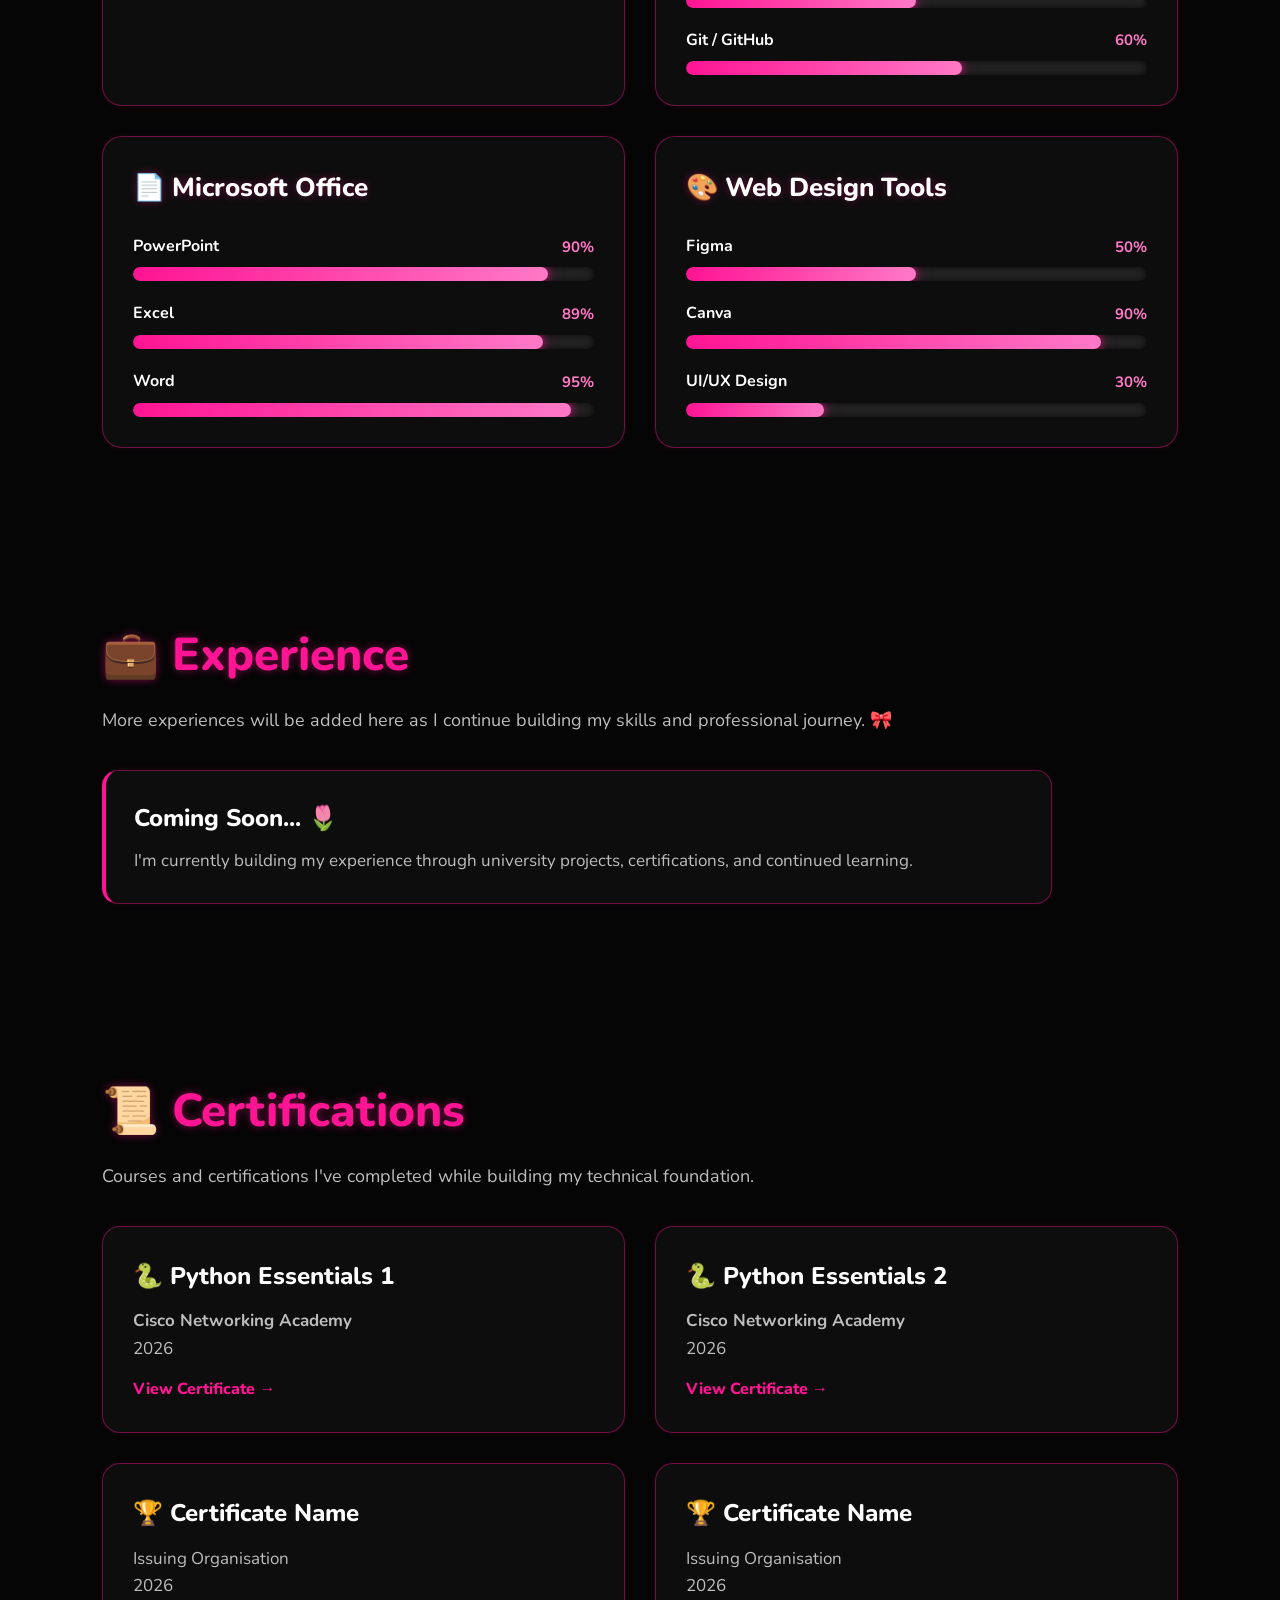
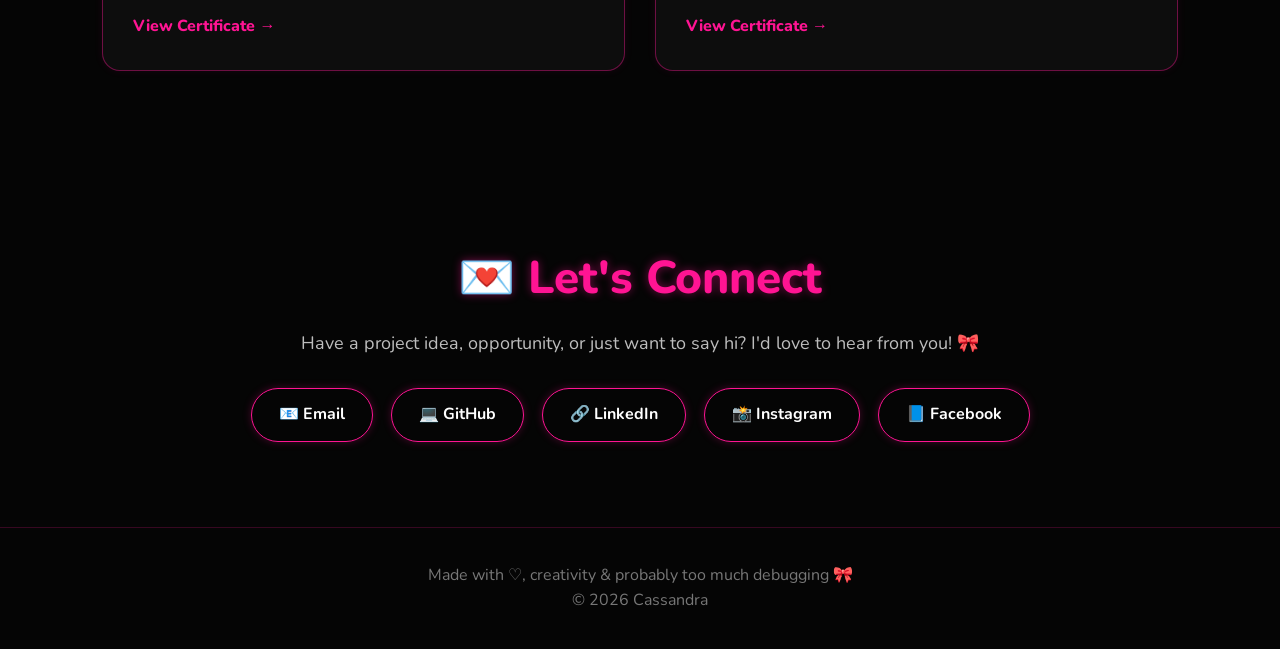
==== commit 81887624: "Update index.html" ====
--- a/index.html
+++ b/index.html
@@ -365,16 +365,16 @@
 
                     <span>HTML</span>
 
-                    <span>80%</span>
-
-                </div>
-
-
-                <div class="skill-bar">
-
-                    <div
-                        class="skill-bar-fill"
-                        data-percent="80"
+                    <span>40%</span>
+
+                </div>
+
+
+                <div class="skill-bar">
+
+                    <div
+                        class="skill-bar-fill"
+                        data-percent="40"
                     ></div>
 
                 </div>
@@ -388,16 +388,16 @@
 
                     <span>CSS</span>
 
-                    <span>75%</span>
-
-                </div>
-
-
-                <div class="skill-bar">
-
-                    <div
-                        class="skill-bar-fill"
-                        data-percent="75"
+                    <span>40%</span>
+
+                </div>
+
+
+                <div class="skill-bar">
+
+                    <div
+                        class="skill-bar-fill"
+                        data-percent="40"
                     ></div>
 
                 </div>
@@ -423,16 +423,16 @@
 
                     <span>Java</span>
 
-                    <span>70%</span>
-
-                </div>
-
-
-                <div class="skill-bar">
-
-                    <div
-                        class="skill-bar-fill"
-                        data-percent="70"
+                    <span>80%</span>
+
+                </div>
+
+
+                <div class="skill-bar">
+
+                    <div
+                        class="skill-bar-fill"
+                        data-percent="80"
                     ></div>
 
                 </div>
@@ -446,16 +446,16 @@
 
                     <span>Python</span>
 
-                    <span>65%</span>
-
-                </div>
-
-
-                <div class="skill-bar">
-
-                    <div
-                        class="skill-bar-fill"
-                        data-percent="65"
+                    <span>85%</span>
+
+                </div>
+
+
+                <div class="skill-bar">
+
+                    <div
+                        class="skill-bar-fill"
+                        data-percent="85"
                     ></div>
 
                 </div>
@@ -550,16 +550,16 @@
 
                     <span>Excel</span>
 
-                    <span>75%</span>
-
-                </div>
-
-
-                <div class="skill-bar">
-
-                    <div
-                        class="skill-bar-fill"
-                        data-percent="75"
+                    <span>89%</span>
+
+                </div>
+
+
+                <div class="skill-bar">
+
+                    <div
+                        class="skill-bar-fill"
+                        data-percent="89"
                     ></div>
 
                 </div>
@@ -573,16 +573,16 @@
 
                     <span>Word</span>
 
-                    <span>85%</span>
-
-                </div>
-
-
-                <div class="skill-bar">
-
-                    <div
-                        class="skill-bar-fill"
-                        data-percent="85"
+                    <span>95%</span>
+
+                </div>
+
+
+                <div class="skill-bar">
+
+                    <div
+                        class="skill-bar-fill"
+                        data-percent="95"
                     ></div>
 
                 </div>
@@ -631,16 +631,16 @@
 
                     <span>Canva</span>
 
-                    <span>75%</span>
-
-                </div>
-
-
-                <div class="skill-bar">
-
-                    <div
-                        class="skill-bar-fill"
-                        data-percent="75"
+                    <span>90%</span>
+
+                </div>
+
+
+                <div class="skill-bar">
+
+                    <div
+                        class="skill-bar-fill"
+                        data-percent="90"
                     ></div>
 
                 </div>
@@ -654,16 +654,16 @@
 
                     <span>UI/UX Design</span>
 
-                    <span>55%</span>
-
-                </div>
-
-
-                <div class="skill-bar">
-
-                    <div
-                        class="skill-bar-fill"
-                        data-percent="55"
+                    <span>30%</span>
+
+                </div>
+
+
+                <div class="skill-bar">
+
+                    <div
+                        class="skill-bar-fill"
+                        data-percent="30"
                     ></div>
 
                 </div>
--- a/style.css
+++ b/style.css
@@ -218,7 +218,7 @@
 }
 
 
-.hero h1 span {
+.hero h1 .name-animate {
 
     color: var(--pink);
 
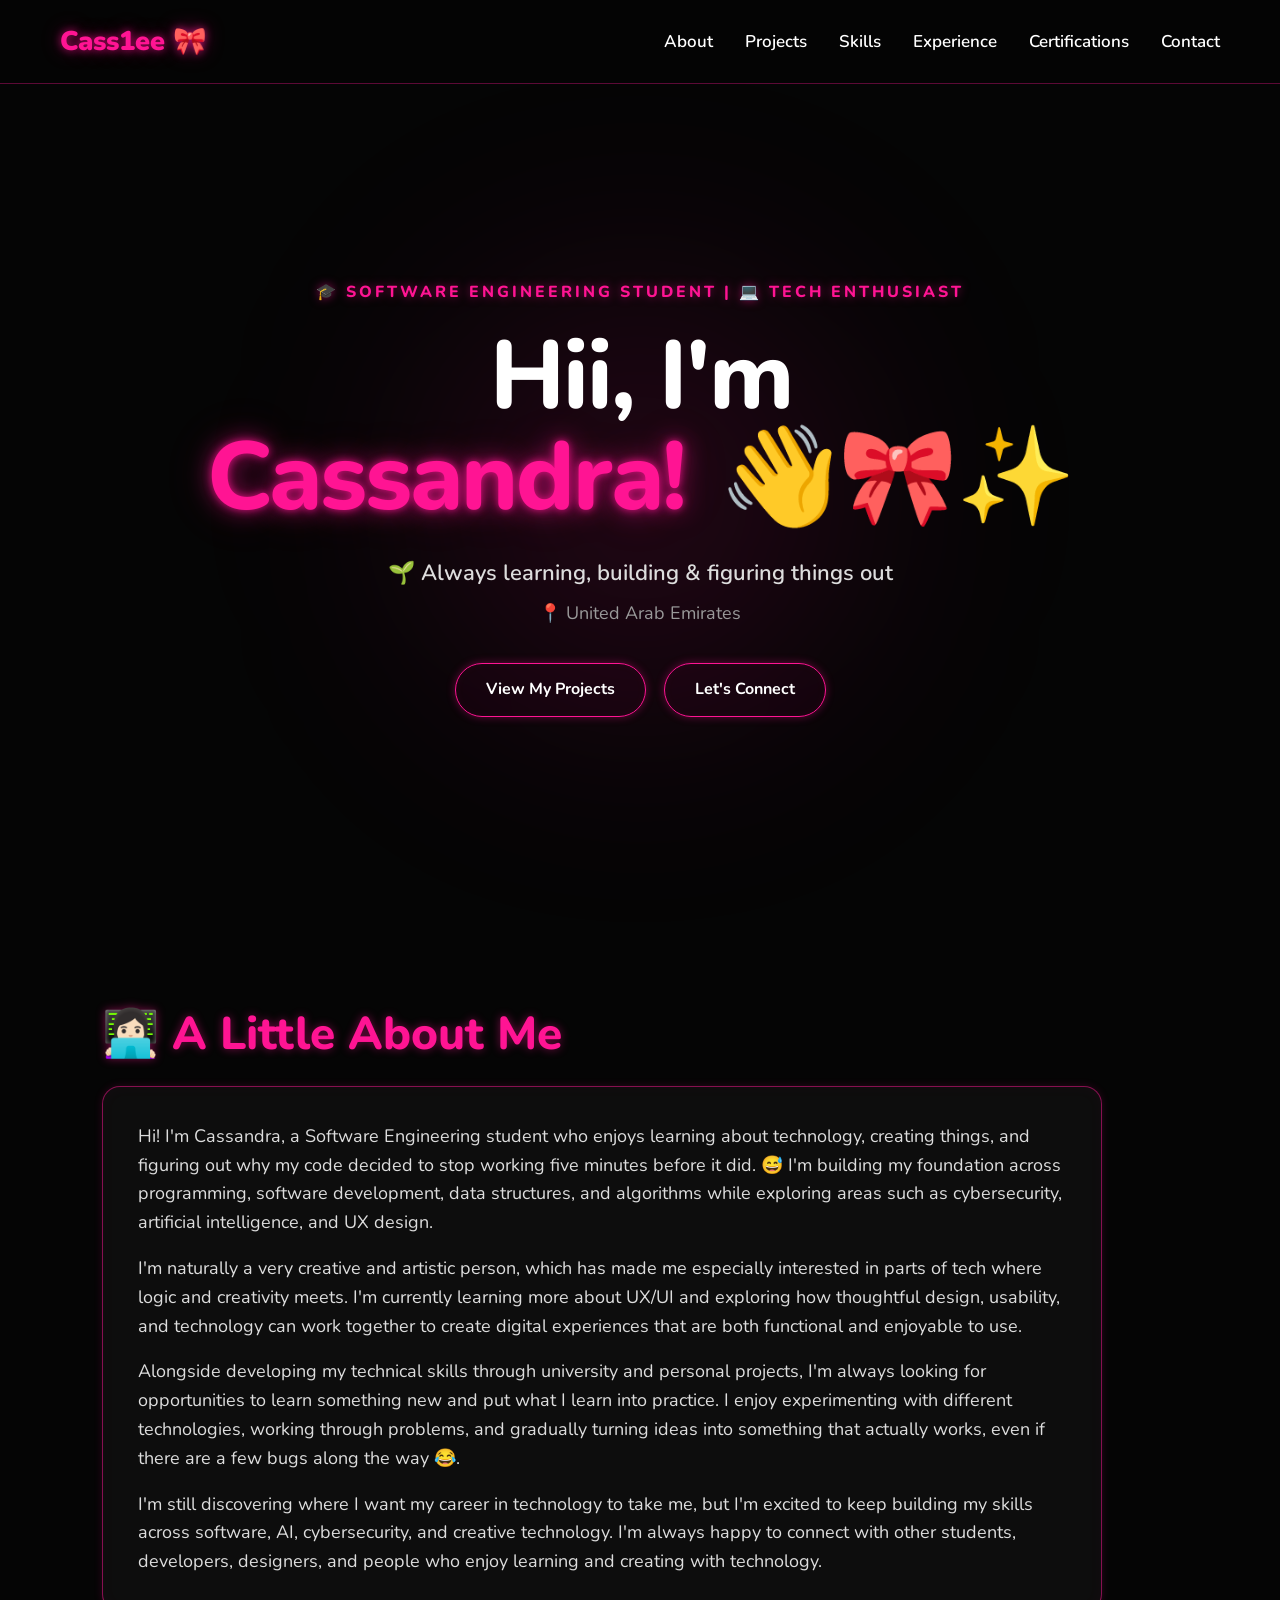
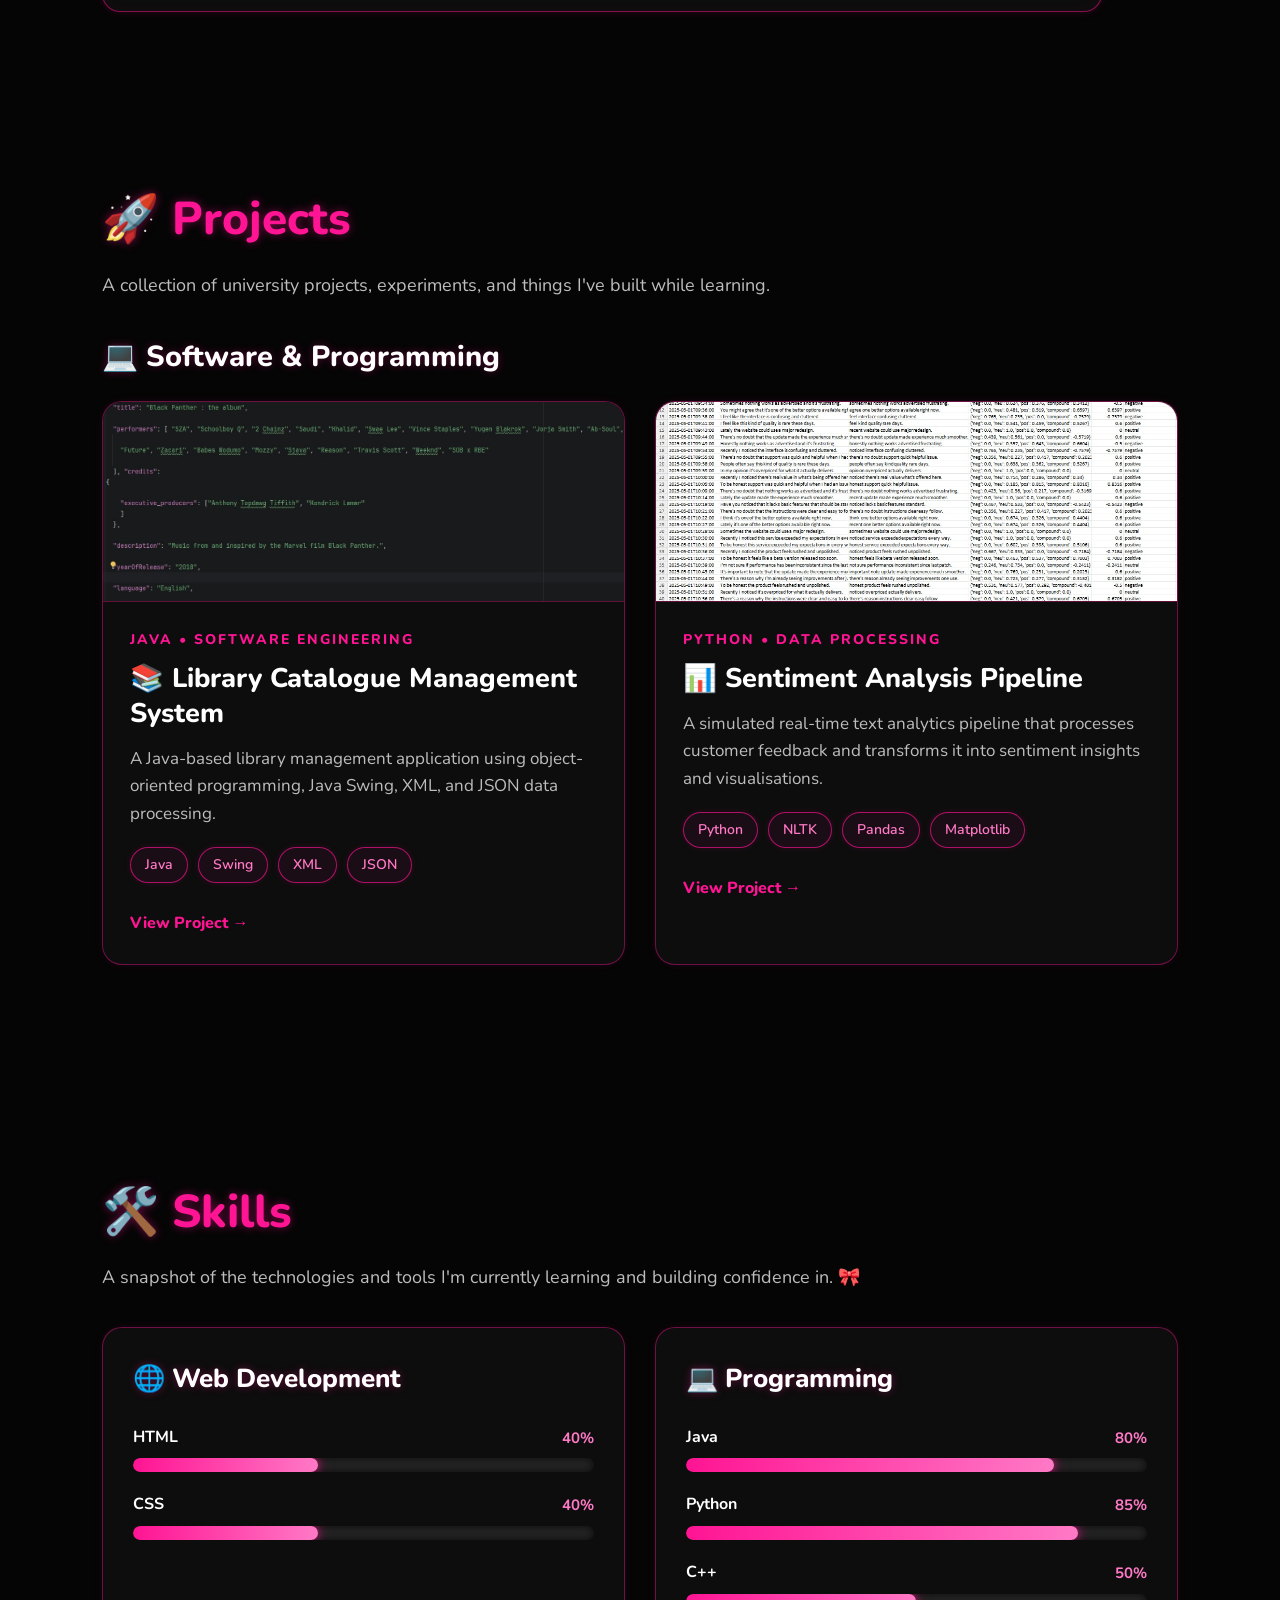
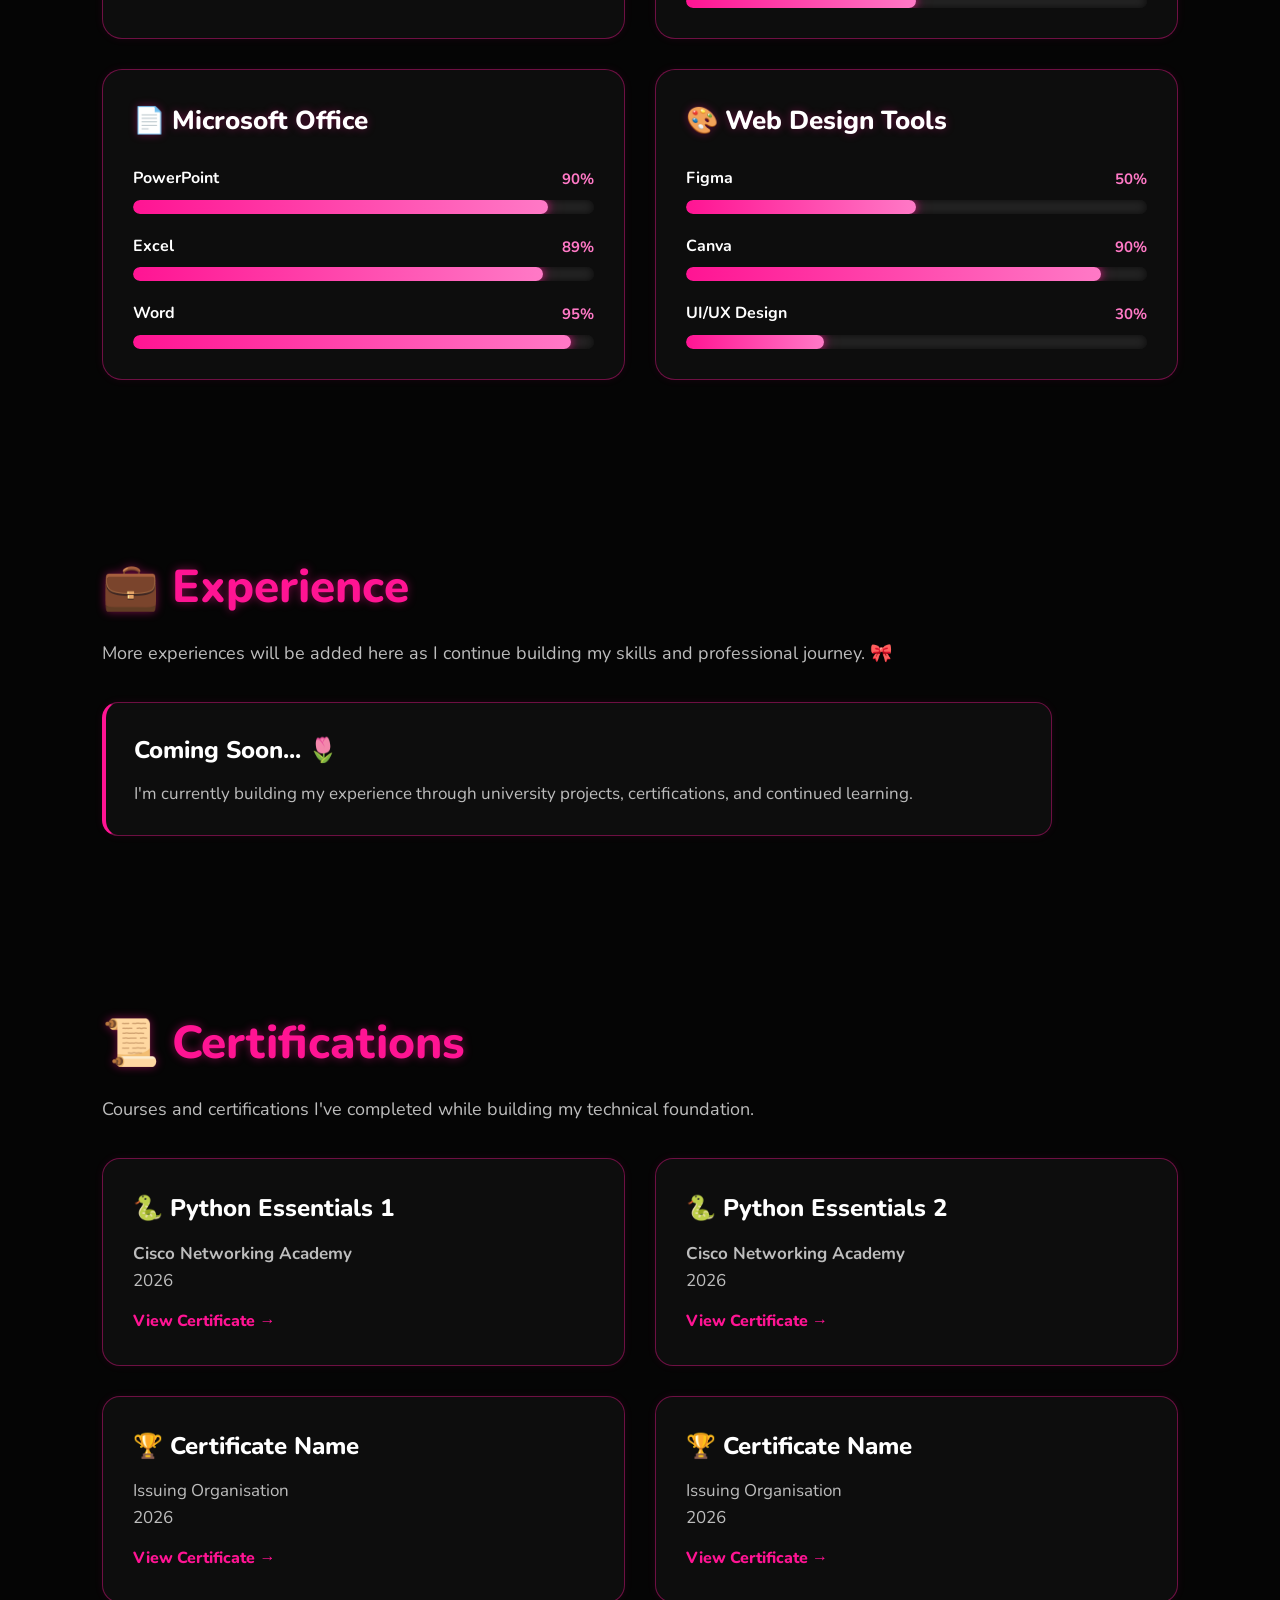
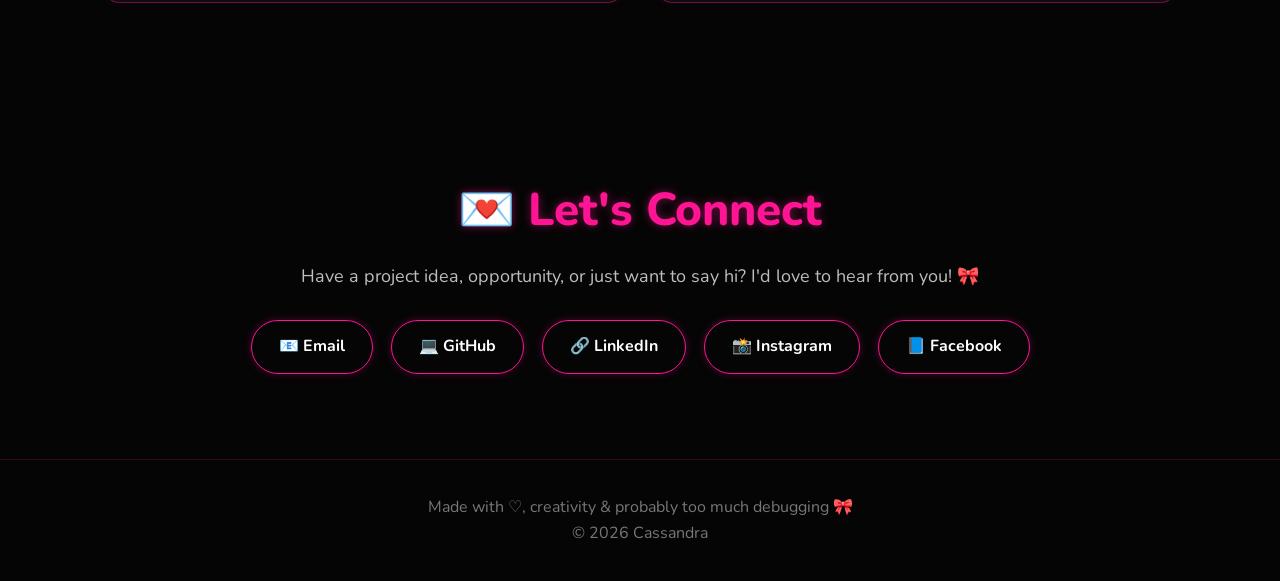
==== commit 849bc744: "Update index.html" ====
--- a/index.html
+++ b/index.html
@@ -486,28 +486,6 @@
             </div>
 
 
-            <div class="skill">
-
-                <div class="skill-header">
-
-                    <span>Git / GitHub</span>
-
-                    <span>60%</span>
-
-                </div>
-
-
-                <div class="skill-bar">
-
-                    <div
-                        class="skill-bar-fill"
-                        data-percent="60"
-                    ></div>
-
-                </div>
-
-            </div>
-
         </article>
 
 
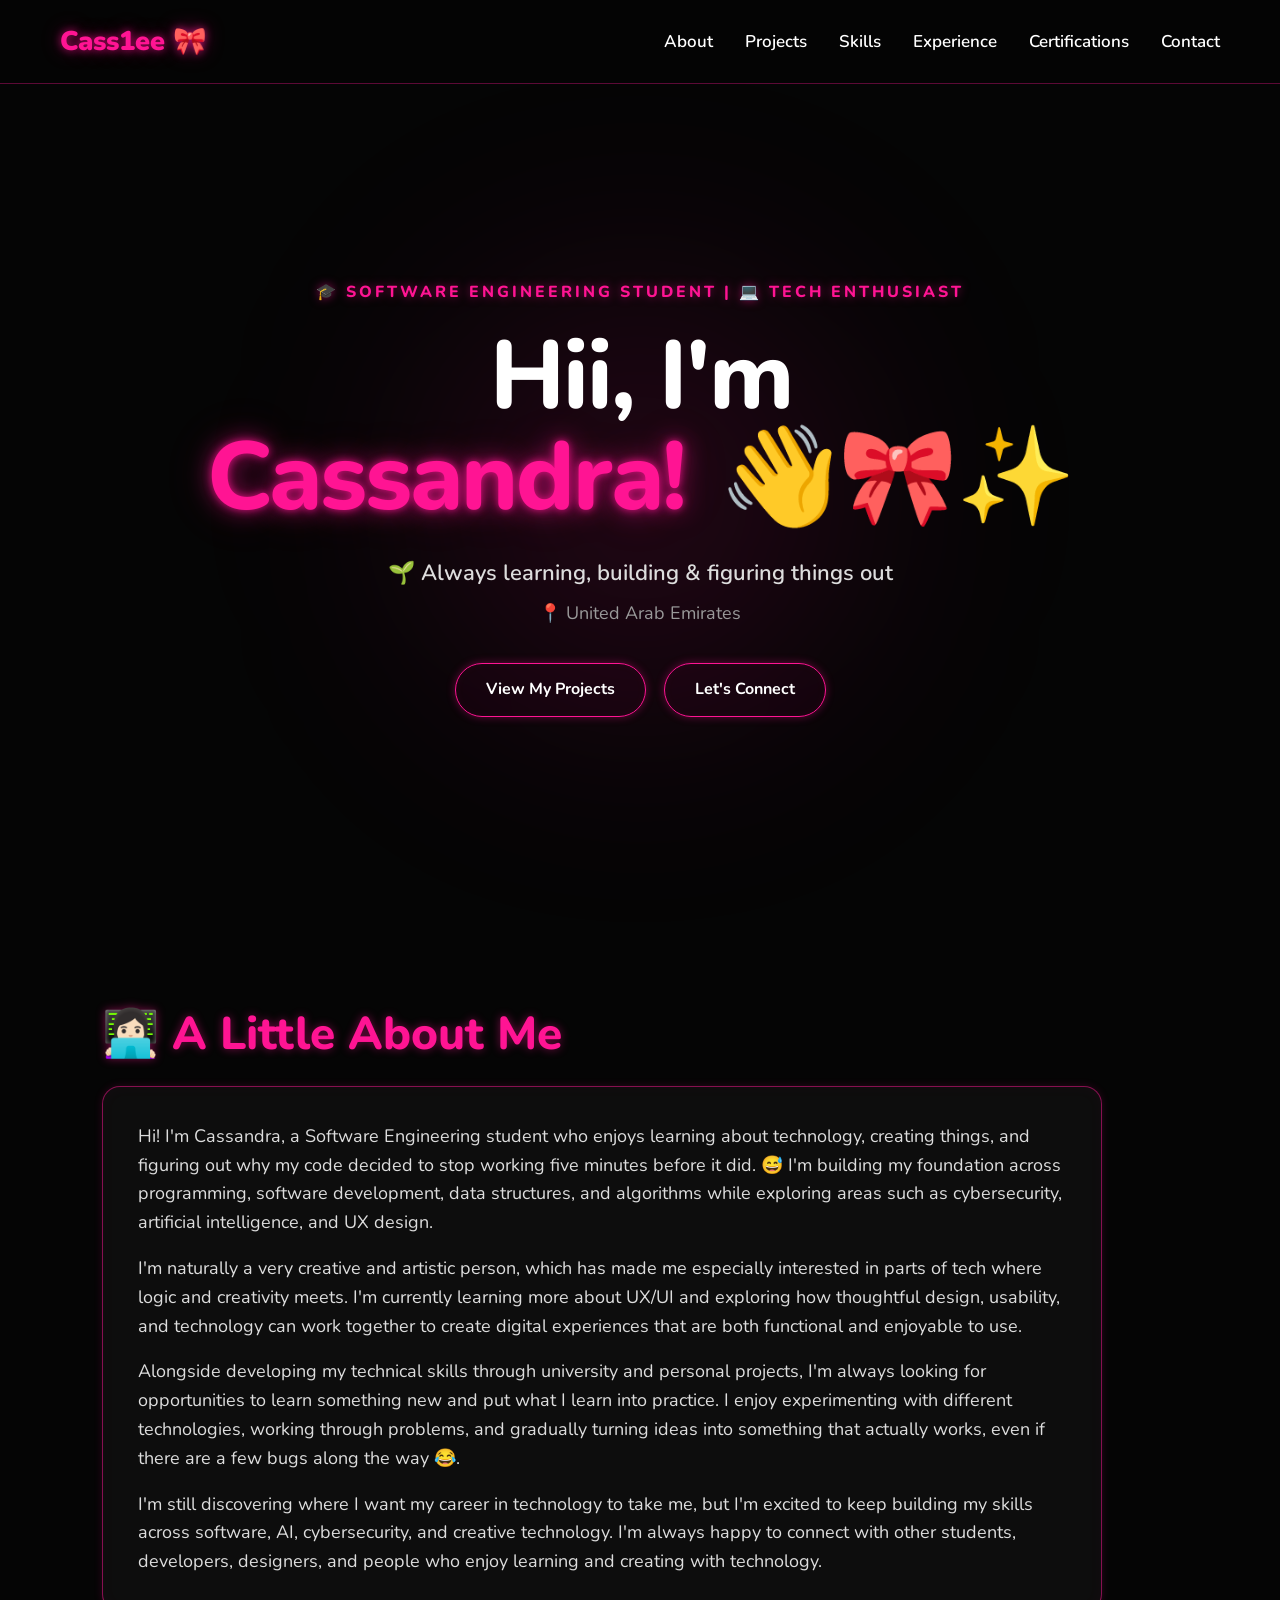
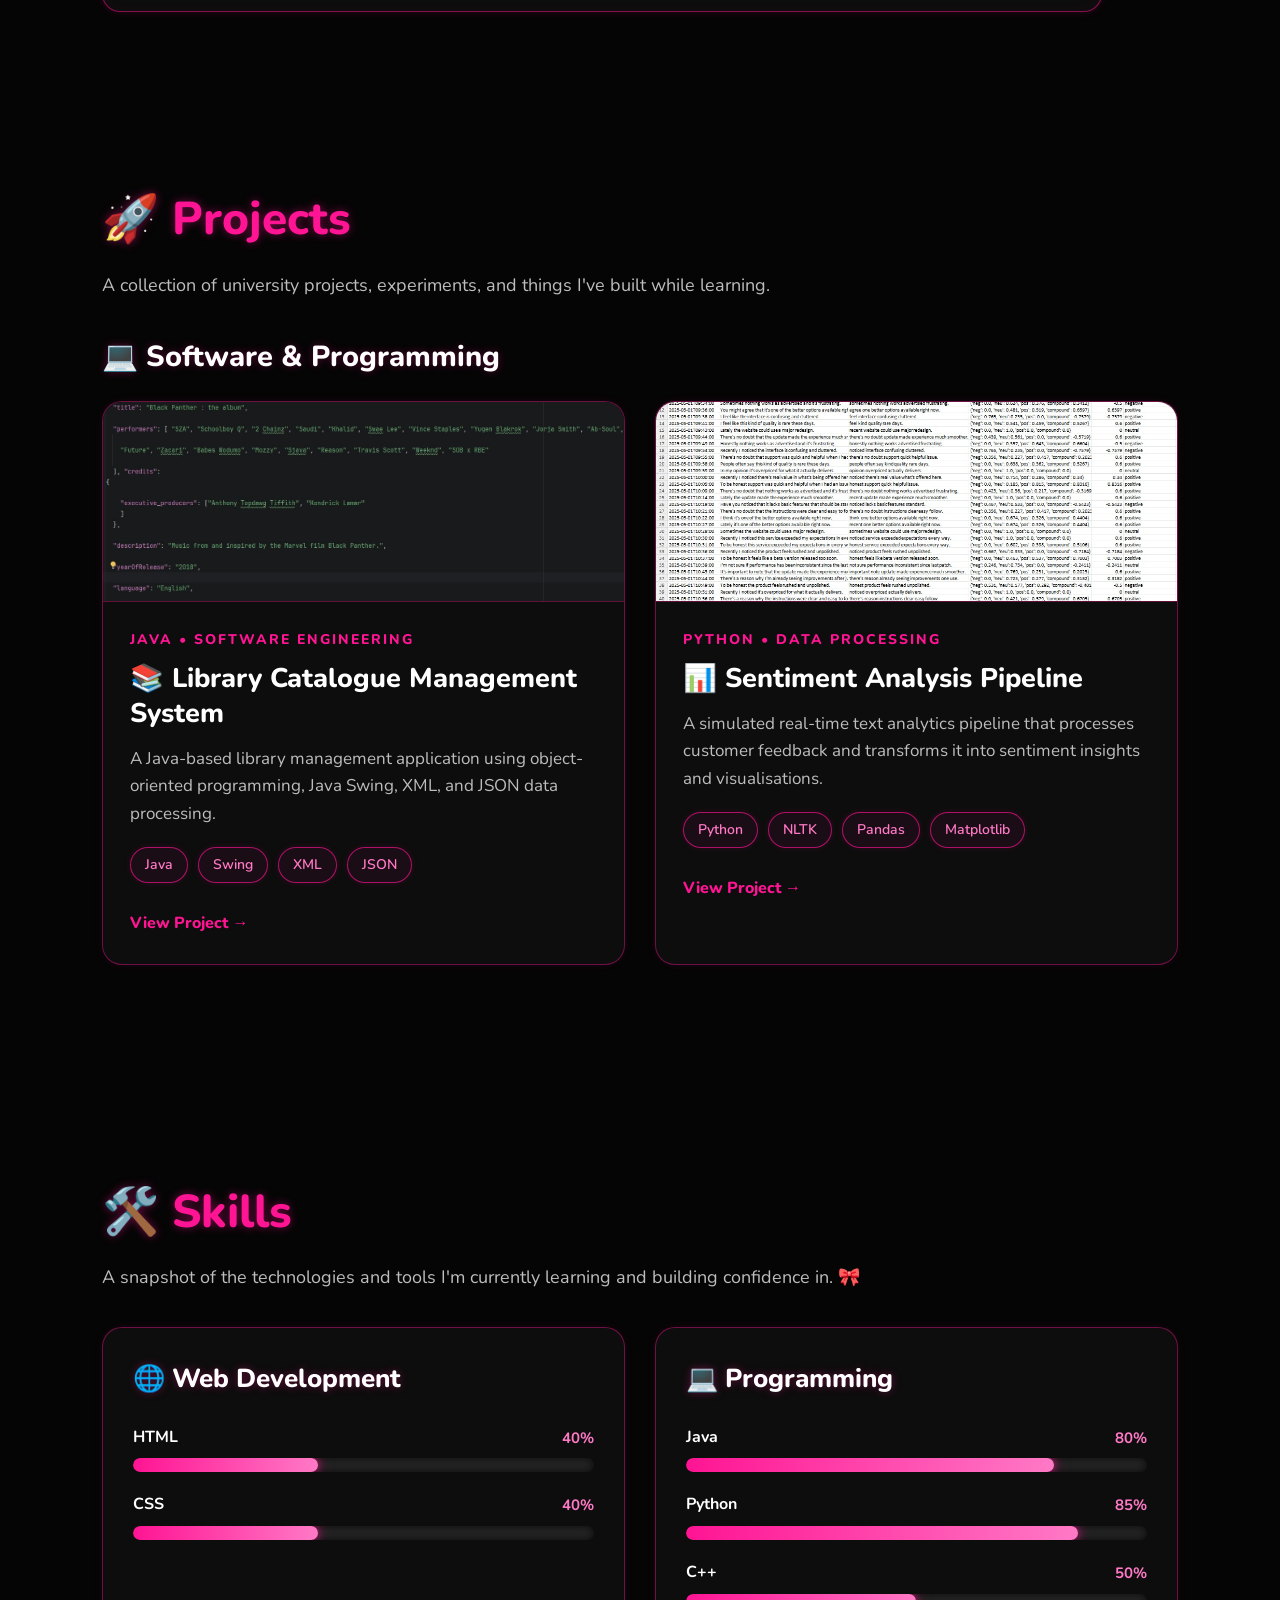
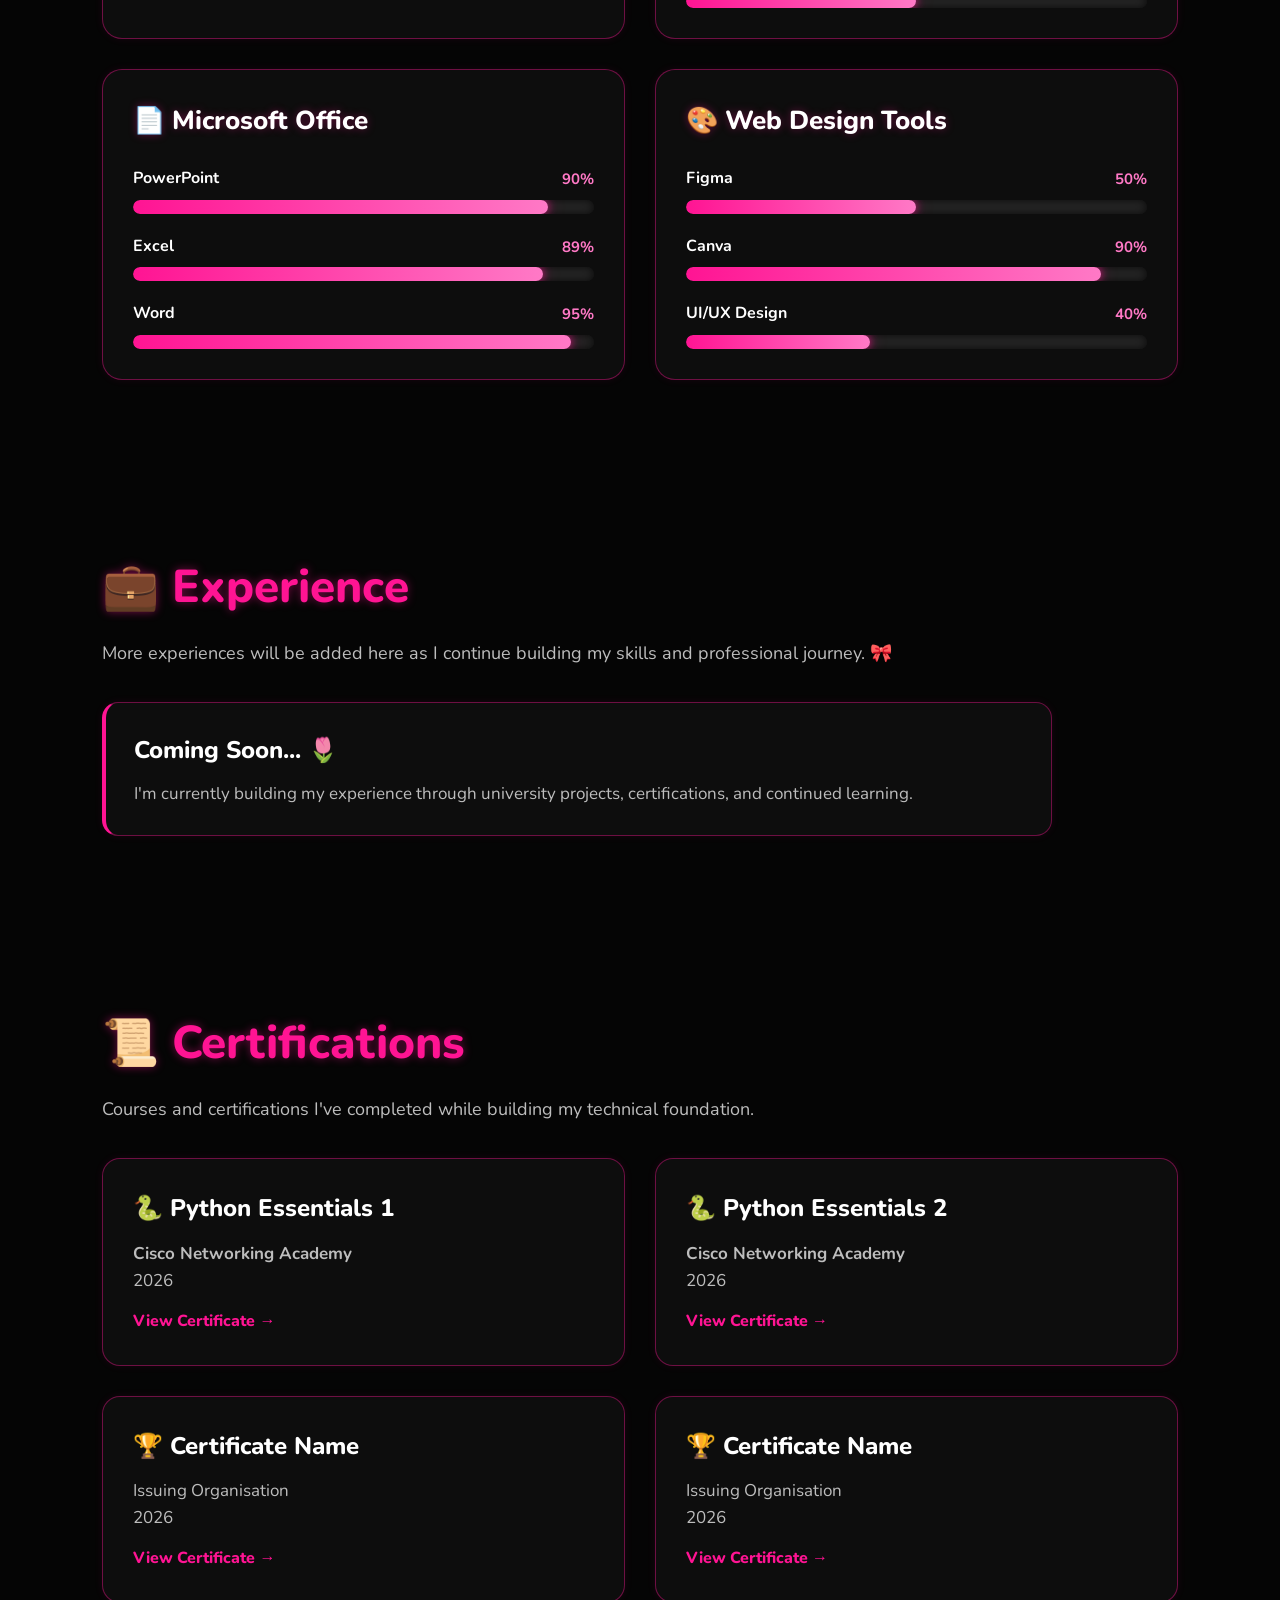
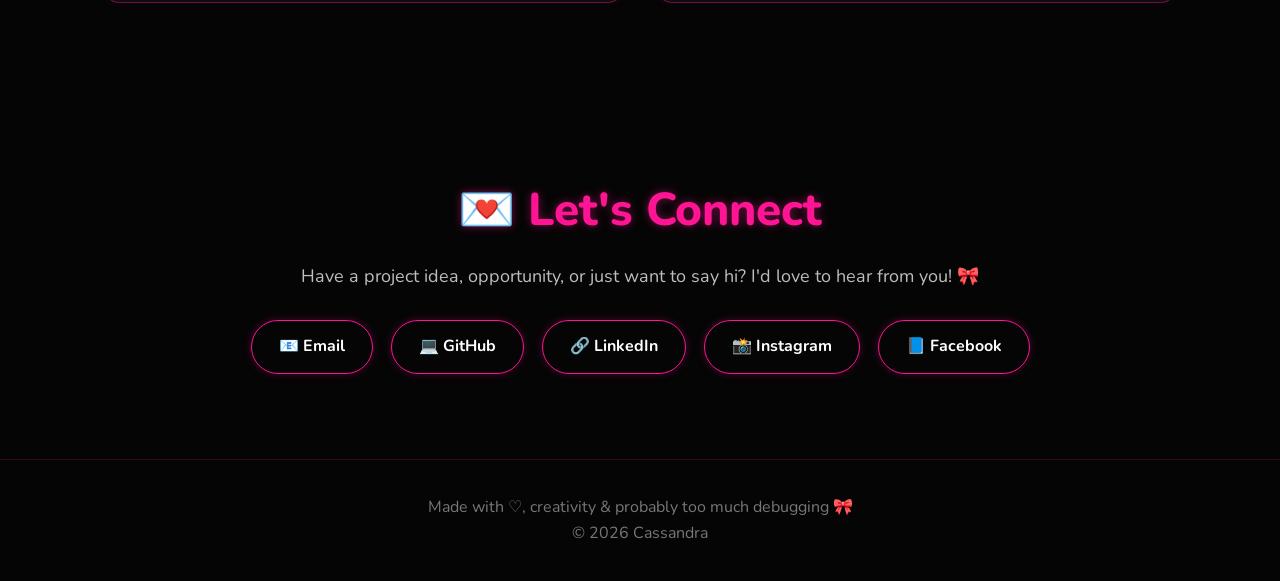
==== commit ce14d620: "Update index.html" ====
--- a/index.html
+++ b/index.html
@@ -632,16 +632,16 @@
 
                     <span>UI/UX Design</span>
 
-                    <span>30%</span>
-
-                </div>
-
-
-                <div class="skill-bar">
-
-                    <div
-                        class="skill-bar-fill"
-                        data-percent="30"
+                    <span>40%</span>
+
+                </div>
+
+
+                <div class="skill-bar">
+
+                    <div
+                        class="skill-bar-fill"
+                        data-percent="40"
                     ></div>
 
                 </div>
